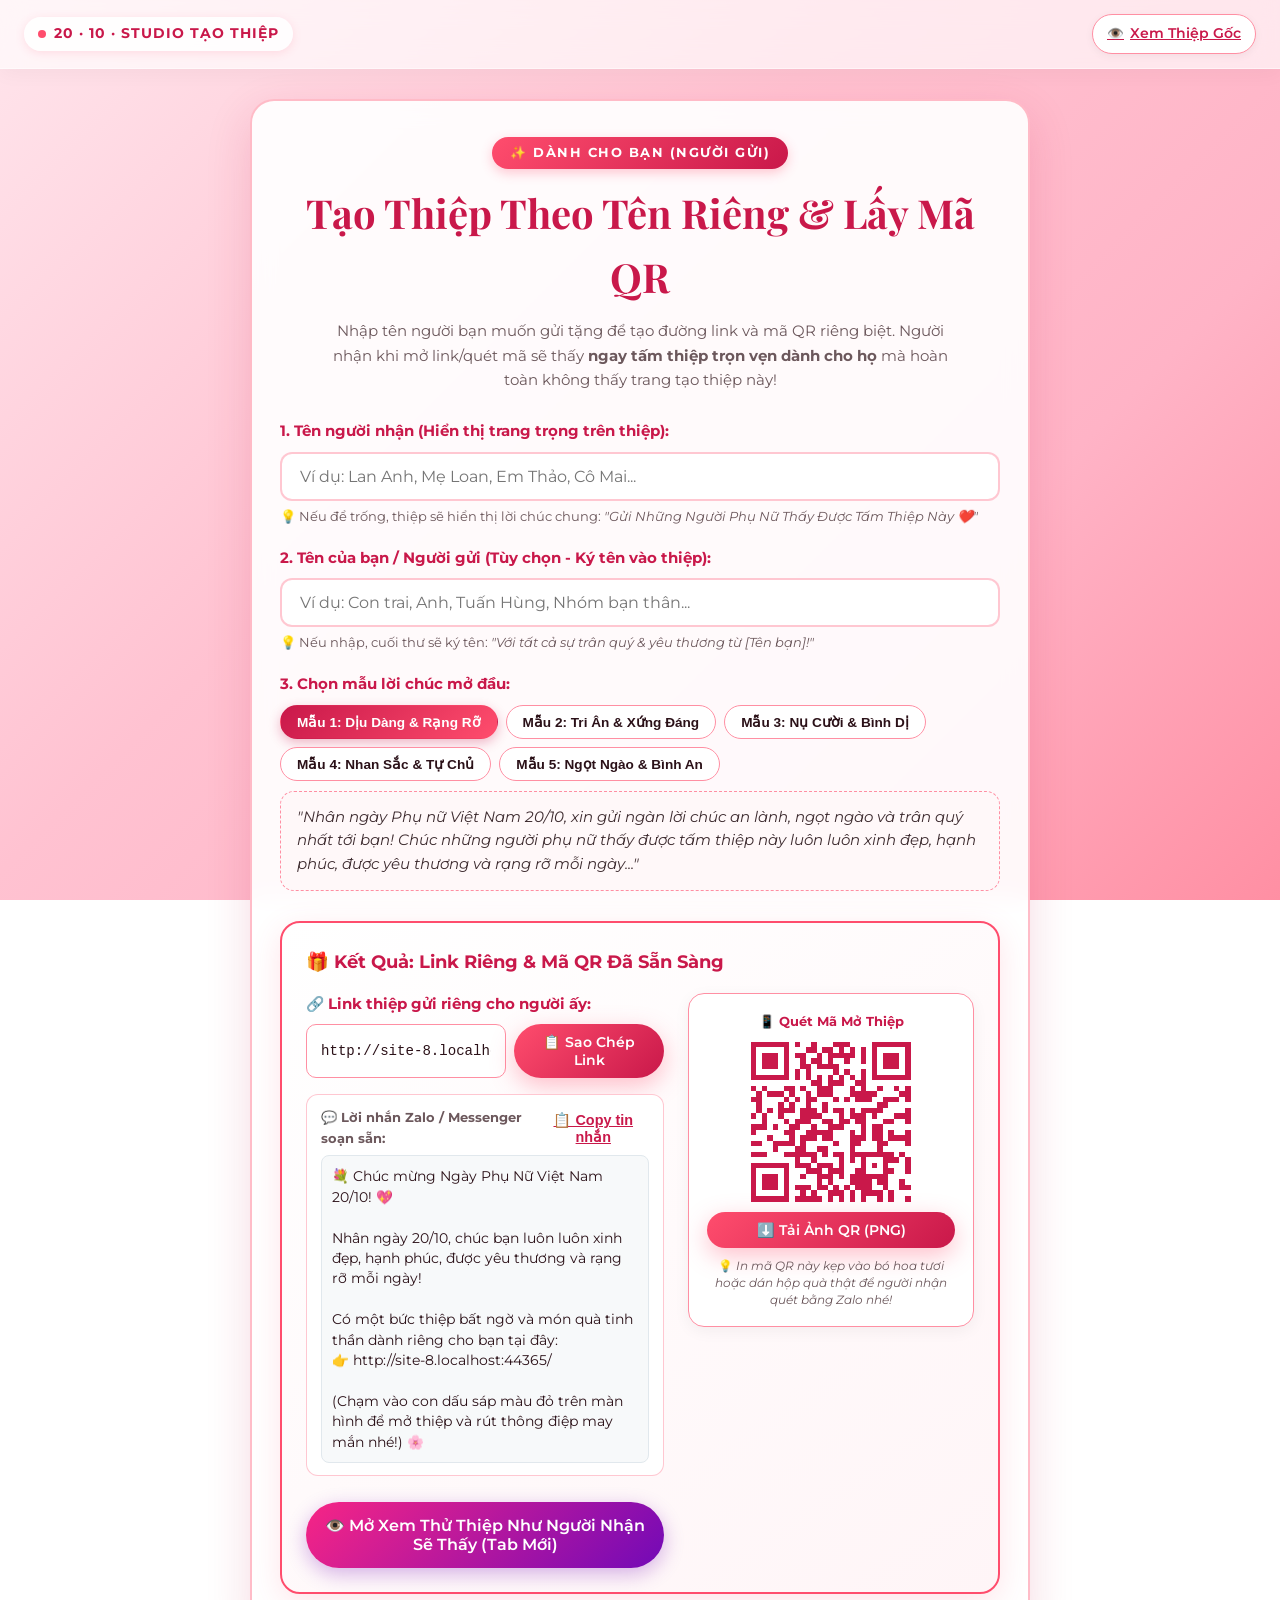
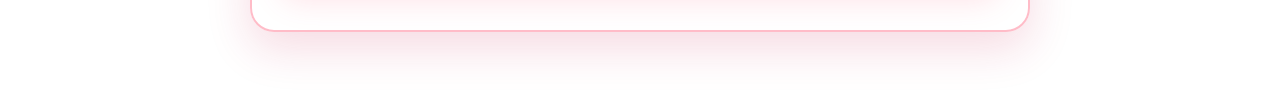
==== create.html @ cc4ff10e "Tach rieng trang tao thiep create.html va trang nhan thiep index.html" ====
<!DOCTYPE html>
<html lang="vi">
<head>
  <meta charset="UTF-8">
  <meta name="viewport" content="width=device-width, initial-scale=1.0">
  <title>Studio Tạo Thiệp 20/10 Theo Tên Riêng | Lấy Link & Mã QR 💖</title>
  
  <meta property="og:type" content="website">
  <meta property="og:title" content="Studio Tạo Thiệp 20/10 Theo Tên Riêng 💖">
  <meta property="og:description" content="Tạo thiệp chúc mừng 20/10 cá nhân hóa kèm tên người nhận, tự động sinh mã QR và link gửi Zalo cực đẹp!">
  <meta property="og:image" content="https://images.unsplash.com/photo-1518895949257-7621c3c786d7?q=80&w=1200&auto=format&fit=crop">
  <meta name="theme-color" content="#ff5277">

  <!-- Google Fonts: Playfair Display, Montserrat & Dancing Script -->
  <link rel="preconnect" href="https://fonts.googleapis.com">
  <link rel="preconnect" href="https://fonts.gstatic.com" crossorigin>
  <link href="https://fonts.googleapis.com/css2?family=Dancing+Script:wght@600;700&family=Montserrat:wght@400;500;600;700&family=Playfair+Display:ital,wght@0,600;0,700;1,600&display=swap" rel="stylesheet">
  
  <link rel="stylesheet" href="style.css?v=2.6">
  <style>
    /* Custom Styling for Creator Studio */
    .studio-container {
      max-width: 820px;
      margin: 0 auto;
      padding: 30px 20px 80px;
    }
    .studio-card {
      background: rgba(255, 255, 255, 0.92);
      border: 2px solid rgba(255, 143, 163, 0.6);
      border-radius: 24px;
      padding: 36px 28px;
      box-shadow: 0 16px 45px rgba(201, 24, 74, 0.16);
      backdrop-filter: blur(12px);
    }
    .studio-header {
      text-align: center;
      margin-bottom: 28px;
    }
    .studio-badge {
      display: inline-block;
      font-size: 0.8rem;
      font-weight: 700;
      letter-spacing: 1.5px;
      color: white;
      background: linear-gradient(135deg, var(--primary-pink), var(--deep-rose));
      padding: 6px 18px;
      border-radius: 999px;
      margin-bottom: 12px;
      box-shadow: 0 4px 12px rgba(255, 77, 109, 0.3);
    }
    .studio-title {
      font-family: var(--font-serif);
      font-size: clamp(1.8rem, 4vw, 2.5rem);
      color: var(--deep-rose);
      margin-bottom: 10px;
    }
    .studio-desc {
      font-size: 0.95rem;
      color: var(--muted-text);
      max-width: 620px;
      margin: 0 auto;
      line-height: 1.6;
    }
    .form-section {
      margin-bottom: 28px;
    }
    .form-group {
      margin-bottom: 20px;
    }
    .form-label {
      display: block;
      font-weight: 700;
      font-size: 0.92rem;
      color: var(--deep-rose);
      margin-bottom: 8px;
    }
    .form-input {
      width: 100%;
      padding: 13px 18px;
      border-radius: 12px;
      border: 2px solid rgba(255, 143, 163, 0.5);
      background: white;
      font-size: 1rem;
      font-family: inherit;
      color: var(--dark-text);
      outline: none;
      transition: var(--transition-smooth);
    }
    .form-input:focus {
      border-color: var(--primary-pink);
      box-shadow: 0 0 0 4px rgba(255, 77, 109, 0.2);
    }
    .form-hint {
      font-size: 0.82rem;
      color: var(--muted-text);
      margin-top: 5px;
    }
    .wishes-selector {
      display: flex;
      gap: 8px;
      flex-wrap: wrap;
      margin-bottom: 10px;
    }
    .wish-chip {
      background: white;
      border: 1.5px solid var(--soft-rose);
      color: var(--dark-text);
      padding: 8px 16px;
      border-radius: 999px;
      font-size: 0.85rem;
      font-weight: 600;
      cursor: pointer;
      transition: var(--transition-smooth);
    }
    .wish-chip:hover {
      background: var(--light-blush);
      border-color: var(--primary-pink);
    }
    .wish-chip.active {
      background: linear-gradient(135deg, var(--deep-rose), var(--primary-pink));
      color: white;
      border-color: transparent;
      box-shadow: 0 4px 12px rgba(201, 24, 74, 0.3);
    }
    .wish-preview-box {
      background: #fff8f9;
      border: 1.5px dashed var(--soft-rose);
      border-radius: 14px;
      padding: 14px 16px;
      font-size: 0.92rem;
      font-style: italic;
      color: #3d2b2f;
      line-height: 1.6;
    }
    /* Result Box */
    .result-box {
      background: linear-gradient(145deg, #ffffff, #fff5f7);
      border: 2px solid var(--primary-pink);
      border-radius: 20px;
      padding: 24px;
      margin-top: 30px;
      box-shadow: 0 8px 30px rgba(255, 77, 109, 0.15);
    }
    .result-box-title {
      font-size: 1.15rem;
      font-weight: 700;
      color: var(--deep-rose);
      margin-bottom: 16px;
      display: flex;
      align-items: center;
      gap: 8px;
    }
    .result-grid {
      display: flex;
      gap: 24px;
      align-items: flex-start;
    }
    .result-details {
      flex: 1.3;
      display: flex;
      flex-direction: column;
      gap: 16px;
    }
    .result-qr-pane {
      flex: 0.9;
      background: white;
      border: 1.5px solid var(--soft-rose);
      border-radius: 16px;
      padding: 18px;
      text-align: center;
      display: flex;
      flex-direction: column;
      align-items: center;
      gap: 10px;
      box-shadow: 0 4px 16px rgba(0, 0, 0, 0.05);
    }
    .studio-qr-box {
      width: 160px;
      height: 160px;
      display: flex;
      align-items: center;
      justify-content: center;
      background: white;
    }
    .studio-qr-box canvas, .studio-qr-box img {
      width: 100% !important;
      height: 100% !important;
    }
    .url-copy-row {
      display: flex;
      gap: 8px;
    }
    .url-input {
      flex: 1;
      padding: 11px 14px;
      border-radius: 10px;
      border: 1.5px solid var(--soft-rose);
      background: white;
      font-size: 0.88rem;
      font-family: monospace;
      color: var(--dark-text);
    }
    .zalo-msg-box {
      background: white;
      border: 1px solid rgba(255, 143, 163, 0.5);
      border-radius: 12px;
      padding: 12px 14px;
    }
    .zalo-msg-header {
      display: flex;
      justify-content: space-between;
      align-items: center;
      font-size: 0.82rem;
      font-weight: 700;
      color: var(--muted-text);
      margin-bottom: 6px;
    }
    .zalo-msg-text {
      font-size: 0.85rem;
      color: #2b1118;
      white-space: pre-line;
      line-height: 1.5;
      background: #f7f9fa;
      padding: 10px;
      border-radius: 8px;
      border: 1px solid #e1e8ed;
    }
    .open-preview-btn {
      width: 100%;
      margin-top: 10px;
      padding: 14px;
      font-size: 1rem;
    }
    @media (max-width: 680px) {
      .result-grid {
        flex-direction: column;
      }
      .url-copy-row {
        flex-direction: column;
      }
      .studio-card {
        padding: 24px 16px;
      }
    }
  </style>
</head>
<body>
  <!-- Hiệu ứng Canvas cánh hoa hồng & trái tim rơi -->
  <canvas id="petalCanvas" aria-hidden="true"></canvas>

  <!-- Top Navigation Bar -->
  <header class="top-nav">
    <div class="brand-badge">
      <span class="pulse-dot"></span> <span>20 · 10 · STUDIO TẠO THIỆP</span>
    </div>
    <div class="nav-actions">
      <a href="index.html" class="icon-btn" title="Xem trang thiệp trực tiếp">
        <span>👁️</span> <span>Xem Thiệp Gốc</span>
      </a>
    </div>
  </header>

  <main class="studio-container">
    <div class="studio-card">
      <header class="studio-header">
        <span class="studio-badge">✨ DÀNH CHO BẠN (NGƯỜI GỬI)</span>
        <h1 class="studio-title">Tạo Thiệp Theo Tên Riêng & Lấy Mã QR</h1>
        <p class="studio-desc">
          Nhập tên người bạn muốn gửi tặng để tạo đường link và mã QR riêng biệt. 
          Người nhận khi mở link/quét mã sẽ thấy <strong>ngay tấm thiệp trọn vẹn dành cho họ</strong> mà hoàn toàn không thấy trang tạo thiệp này!
        </p>
      </header>

      <div class="form-section">
        <!-- 1. Tên người nhận -->
        <div class="form-group">
          <label for="recipientName" class="form-label">1. Tên người nhận (Hiển thị trang trọng trên thiệp):</label>
          <input type="text" id="recipientName" class="form-input" placeholder="Ví dụ: Lan Anh, Mẹ Loan, Em Thảo, Cô Mai..." maxlength="40">
          <p class="form-hint">💡 Nếu để trống, thiệp sẽ hiển thị lời chúc chung: <em>"Gửi Những Người Phụ Nữ Thấy Được Tấm Thiệp Này ❤️"</em></p>
        </div>

        <!-- 2. Tên người gửi -->
        <div class="form-group">
          <label for="senderName" class="form-label">2. Tên của bạn / Người gửi (Tùy chọn - Ký tên vào thiệp):</label>
          <input type="text" id="senderName" class="form-input" placeholder="Ví dụ: Con trai, Anh, Tuấn Hùng, Nhóm bạn thân..." maxlength="40">
          <p class="form-hint">💡 Nếu nhập, cuối thư sẽ ký tên: <em>"Với tất cả sự trân quý & yêu thương từ [Tên bạn]!"</em></p>
        </div>

        <!-- 3. Chọn mẫu lời chúc mở đầu -->
        <div class="form-group">
          <label class="form-label">3. Chọn mẫu lời chúc mở đầu:</label>
          <div class="wishes-selector" id="wishesSelector">
            <button class="wish-chip active" data-wish-idx="0">Mẫu 1: Dịu Dàng & Rạng Rỡ</button>
            <button class="wish-chip" data-wish-idx="1">Mẫu 2: Tri Ân & Xứng Đáng</button>
            <button class="wish-chip" data-wish-idx="2">Mẫu 3: Nụ Cười & Bình Dị</button>
            <button class="wish-chip" data-wish-idx="3">Mẫu 4: Nhan Sắc & Tự Chủ</button>
            <button class="wish-chip" data-wish-idx="4">Mẫu 5: Ngọt Ngào & Bình An</button>
          </div>
          <div class="wish-preview-box" id="wishPreviewText">
            "Nhân ngày Phụ nữ Việt Nam 20/10, xin gửi ngàn lời chúc an lành, ngọt ngào và trân quý nhất tới bạn! Chúc những người phụ nữ thấy được tấm thiệp này luôn luôn xinh đẹp, hạnh phúc, được yêu thương và rạng rỡ mỗi ngày..."
          </div>
        </div>
      </div>

      <!-- Khung Kết Quả Sinh Link & Mã QR -->
      <div class="result-box">
        <h3 class="result-box-title">🎁 Kết Quả: Link Riêng & Mã QR Đã Sẵn Sàng</h3>
        
        <div class="result-grid">
          <!-- Cột thông tin & Link -->
          <div class="result-details">
            <div>
              <label class="form-label">🔗 Link thiệp gửi riêng cho người ấy:</label>
              <div class="url-copy-row">
                <input type="text" id="resultUrlInput" class="url-input" readonly value="">
                <button id="copyUrlBtn" class="btn btn-primary btn-sm">
                  📋 Sao Chép Link
                </button>
              </div>
            </div>

            <!-- Tin nhắn Zalo soạn sẵn -->
            <div class="zalo-msg-box">
              <div class="zalo-msg-header">
                <span>💬 Lời nhắn Zalo / Messenger soạn sẵn:</span>
                <button id="copyZaloBtn" class="btn-text">📋 Copy tin nhắn</button>
              </div>
              <div id="zaloMsgText" class="zalo-msg-text"></div>
            </div>

            <!-- Nút xem thử trong tab mới -->
            <button id="openPreviewTabBtn" class="btn btn-accent open-preview-btn">
              👁️ Mở Xem Thử Thiệp Như Người Nhận Sẽ Thấy (Tab Mới)
            </button>
          </div>

          <!-- Cột Mã QR trực tiếp -->
          <div class="result-qr-pane">
            <span style="font-size: 0.8rem; font-weight: 700; color: var(--deep-rose);">📱 Quét Mã Mở Thiệp</span>
            <div id="studioQrBox" class="studio-qr-box"></div>
            <button id="downloadQrBtn" class="btn btn-primary btn-sm" style="width: 100%;">
              ⬇️ Tải Ảnh QR (PNG)
            </button>
            <p style="font-size: 0.74rem; color: var(--muted-text); line-height: 1.4;">
              💡 <em>In mã QR này kẹp vào bó hoa tươi hoặc dán hộp quà thật để người nhận quét bằng Zalo nhé!</em>
            </p>
          </div>
        </div>
      </div>
    </div>
  </main>

  <!-- Toast Notification -->
  <div id="toast" class="toast" role="alert" aria-live="polite">
    <span class="toast-icon" id="toastIcon">🎉</span>
    <span class="toast-msg" id="toastMsg">Đã sao chép!</span>
  </div>

  <script src="qrcode.min.js"></script>
  <script src="create.js?v=2.6"></script>
</body>
</html>
---- style.css ----
/* ==========================================================================
   20/10 GREETING WEBSITE - MODERN STYLESHEET
   Aesthetic: Romantic Rose Gold, Glassmorphism, Elegant Typography & Micro-animations
   ========================================================================== */

:root {
  --primary-pink: #ff4d6d;
  --primary-hover: #ff2a54;
  --deep-rose: #c9184a;
  --soft-rose: #ff8fa3;
  --light-blush: #fff0f3;
  --accent-gold: #ffb703;
  --gold-glow: rgba(255, 183, 3, 0.4);
  --dark-text: #2b1118;
  --muted-text: #6c585c;
  --glass-bg: rgba(255, 255, 255, 0.78);
  --glass-border: rgba(255, 255, 255, 0.85);
  --glass-shadow: 0 16px 40px rgba(201, 24, 74, 0.12);
  --card-radius: 24px;
  --transition-smooth: all 0.35s cubic-bezier(0.25, 0.8, 0.25, 1);
  --font-main: 'Montserrat', -apple-system, BlinkMacSystemFont, sans-serif;
  --font-serif: 'Playfair Display', Georgia, serif;
  --font-script: 'Dancing Script', cursive;
}

/* Reset & Box Sizing */
*, *::before, *::after {
  box-sizing: border-box;
  margin: 0;
  padding: 0;
}

body {
  font-family: var(--font-main);
  background: linear-gradient(135deg, #ffe5ec 0%, #ffc2d1 40%, #ffb3c6 70%, #ff8fa3 100%);
  background-attachment: fixed;
  color: var(--dark-text);
  line-height: 1.6;
  min-height: 100vh;
  position: relative;
  overflow-x: hidden;
  -webkit-font-smoothing: antialiased;
}

/* Background Canvas for Falling Petals & Hearts */
#petalCanvas {
  position: fixed;
  top: 0;
  left: 0;
  width: 100vw;
  height: 100vh;
  pointer-events: none;
  z-index: 1;
}

/* Top Navigation Bar */
.top-nav {
  position: sticky;
  top: 0;
  z-index: 100;
  display: flex;
  justify-content: space-between;
  align-items: center;
  padding: 14px 24px;
  background: rgba(255, 255, 255, 0.65);
  backdrop-filter: blur(12px);
  -webkit-backdrop-filter: blur(12px);
  border-bottom: 1px solid rgba(255, 255, 255, 0.5);
  box-shadow: 0 4px 20px rgba(0, 0, 0, 0.04);
}

.brand-badge {
  display: inline-flex;
  align-items: center;
  gap: 8px;
  font-size: 0.85rem;
  font-weight: 700;
  letter-spacing: 1px;
  color: var(--deep-rose);
  background: rgba(255, 255, 255, 0.85);
  padding: 6px 14px;
  border-radius: 999px;
  box-shadow: 0 2px 10px rgba(255, 77, 109, 0.15);
}

.pulse-dot {
  width: 8px;
  height: 8px;
  background: var(--primary-pink);
  border-radius: 50%;
  box-shadow: 0 0 0 0 rgba(255, 77, 109, 0.7);
  animation: pulse 1.8s infinite;
}

@keyframes pulse {
  0% { transform: scale(0.95); box-shadow: 0 0 0 0 rgba(255, 77, 109, 0.7); }
  70% { transform: scale(1); box-shadow: 0 0 0 10px rgba(255, 77, 109, 0); }
  100% { transform: scale(0.95); box-shadow: 0 0 0 0 rgba(255, 77, 109, 0); }
}

.nav-actions {
  display: flex;
  gap: 12px;
}

.icon-btn {
  display: inline-flex;
  align-items: center;
  gap: 6px;
  background: white;
  border: 1px solid var(--soft-rose);
  color: var(--deep-rose);
  font-size: 0.85rem;
  font-weight: 600;
  padding: 8px 14px;
  border-radius: 999px;
  cursor: pointer;
  transition: var(--transition-smooth);
  box-shadow: 0 2px 8px rgba(0,0,0,0.05);
}

.icon-btn:hover {
  background: var(--light-blush);
  transform: translateY(-2px);
  box-shadow: 0 6px 16px rgba(255, 77, 109, 0.2);
}

.share-btn {
  background: linear-gradient(135deg, var(--primary-pink), var(--deep-rose));
  color: white;
  border: none;
}
.share-btn:hover {
  background: linear-gradient(135deg, var(--primary-hover), #a01038);
  color: white;
}

/* Sound Wave Animation */
.music-waves {
  display: inline-flex;
  align-items: flex-end;
  gap: 2px;
  height: 14px;
  margin-left: 4px;
}
.music-waves span {
  width: 3px;
  height: 100%;
  background: var(--deep-rose);
  border-radius: 2px;
  animation: wave 1.2s ease-in-out infinite alternate;
}
.music-waves span:nth-child(2) { animation-delay: 0.3s; }
.music-waves span:nth-child(3) { animation-delay: 0.6s; }
.music-waves.paused span {
  animation: none;
  height: 3px;
}

@keyframes wave {
  0% { height: 3px; }
  100% { height: 14px; }
}

/* Main Container */
.main-wrapper {
  position: relative;
  z-index: 10;
  max-width: 900px;
  margin: 0 auto;
  padding: 30px 20px 80px;
  display: flex;
  flex-direction: column;
  gap: 40px;
}

/* Glassmorphism Panel Common Style */
.glass-panel {
  background: var(--glass-bg);
  backdrop-filter: blur(14px);
  -webkit-backdrop-filter: blur(14px);
  border: 1px solid var(--glass-border);
  border-radius: var(--card-radius);
  padding: 32px 28px;
  box-shadow: var(--glass-shadow);
  transition: var(--transition-smooth);
}

.glass-panel:hover {
  box-shadow: 0 20px 50px rgba(201, 24, 74, 0.18);
}

/* Hero Section */
.hero-section {
  text-align: center;
  padding: 20px 10px 10px;
}

.hero-tag {
  display: inline-block;
  font-size: 0.95rem;
  font-weight: 600;
  color: var(--deep-rose);
  background: rgba(255, 255, 255, 0.9);
  padding: 8px 20px;
  border-radius: 999px;
  margin-bottom: 18px;
  box-shadow: 0 4px 15px rgba(255, 77, 109, 0.15);
  animation: floatTag 3s ease-in-out infinite;
}

@keyframes floatTag {
  0%, 100% { transform: translateY(0); }
  50% { transform: translateY(-5px); }
}

.hero-title {
  font-family: var(--font-serif);
  font-size: clamp(2rem, 5vw, 3.4rem);
  font-weight: 700;
  color: var(--dark-text);
  line-height: 1.25;
  margin-bottom: 16px;
}

.highlight-text {
  background: linear-gradient(135deg, #c9184a 0%, #ff4d6d 50%, #ff758f 100%);
  -webkit-background-clip: text;
  -webkit-text-fill-color: transparent;
  display: inline-block;
  text-shadow: 0 2px 20px rgba(255, 77, 109, 0.2);
}

.hero-subtitle {
  font-size: clamp(1rem, 2.5vw, 1.2rem);
  color: var(--muted-text);
  max-width: 650px;
  margin: 0 auto;
}

/* Section Title */
.section-title {
  font-family: var(--font-serif);
  font-size: 1.45rem;
  color: var(--deep-rose);
  margin-bottom: 18px;
  text-align: center;
}

/* Customizer Card (Role & Name input) */
.role-selector {
  display: flex;
  flex-wrap: wrap;
  justify-content: center;
  gap: 10px;
  margin-bottom: 24px;
}

.role-chip {
  background: white;
  border: 1.5px solid rgba(255, 77, 109, 0.25);
  color: var(--dark-text);
  padding: 10px 18px;
  border-radius: 999px;
  font-size: 0.92rem;
  font-weight: 600;
  cursor: pointer;
  transition: var(--transition-smooth);
}

.role-chip:hover {
  border-color: var(--primary-pink);
  background: var(--light-blush);
  transform: translateY(-2px);
}

.role-chip.active {
  background: linear-gradient(135deg, var(--primary-pink), var(--deep-rose));
  color: white;
  border-color: transparent;
  box-shadow: 0 6px 18px rgba(255, 77, 109, 0.35);
  transform: scale(1.04);
}

.recipient-input-group {
  display: flex;
  gap: 12px;
  max-width: 580px;
  margin: 0 auto;
}

.input-wrapper {
  flex: 1;
}

.input-wrapper input {
  width: 100%;
  padding: 14px 20px;
  border-radius: 999px;
  border: 2px solid rgba(255, 143, 163, 0.5);
  background: rgba(255, 255, 255, 0.95);
  font-size: 1rem;
  font-family: inherit;
  color: var(--dark-text);
  outline: none;
  transition: var(--transition-smooth);
}

.input-wrapper input:focus {
  border-color: var(--primary-pink);
  background: #ffffff;
  box-shadow: 0 0 0 4px rgba(255, 77, 109, 0.2);
}

/* Buttons */
.btn {
  display: inline-flex;
  align-items: center;
  justify-content: center;
  gap: 8px;
  font-family: inherit;
  font-weight: 600;
  border-radius: 999px;
  padding: 14px 24px;
  cursor: pointer;
  border: none;
  transition: var(--transition-smooth);
  text-decoration: none;
}

.btn-primary {
  background: linear-gradient(135deg, var(--primary-pink) 0%, var(--deep-rose) 100%);
  color: white;
  box-shadow: 0 8px 24px rgba(255, 77, 109, 0.35);
}

.btn-primary:hover {
  background: linear-gradient(135deg, var(--primary-hover) 0%, #a01038 100%);
  transform: translateY(-3px);
  box-shadow: 0 12px 28px rgba(255, 77, 109, 0.45);
}

.btn-secondary {
  background: white;
  color: var(--deep-rose);
  border: 1.5px solid var(--soft-rose);
  box-shadow: 0 4px 14px rgba(0,0,0,0.06);
}

.btn-secondary:hover {
  background: var(--light-blush);
  border-color: var(--primary-pink);
  transform: translateY(-2px);
}

.btn-accent {
  background: linear-gradient(135deg, #f72585, #7209b7);
  color: white;
  box-shadow: 0 6px 20px rgba(114, 9, 183, 0.3);
}

.btn-accent:hover {
  transform: translateY(-2px);
  box-shadow: 0 10px 25px rgba(114, 9, 183, 0.45);
}

.btn-sm {
  padding: 9px 16px;
  font-size: 0.88rem;
}

.btn-text {
  background: transparent;
  border: none;
  color: var(--deep-rose);
  font-weight: 700;
  cursor: pointer;
  text-decoration: underline;
  padding: 4px 8px;
  font-size: 0.9rem;
}

.share-notice {
  margin-top: 18px;
  text-align: center;
  background: #fff5f7;
  border: 1px dashed var(--soft-rose);
  padding: 10px 16px;
  border-radius: 12px;
  font-size: 0.95rem;
  color: var(--deep-rose);
  display: flex;
  align-items: center;
  justify-content: center;
  gap: 12px;
  flex-wrap: wrap;
}

.hidden {
  display: none !important;
}

/* ==========================================================================
   INTERACTIVE ENVELOPE (PHONG BÌ MỞ THIỆP)
   ========================================================================== */
.envelope-section {
  display: flex;
  flex-direction: column;
  align-items: center;
  margin: 20px 0;
}

.envelope-container {
  width: 100%;
  max-width: 620px;
  min-height: 480px;
  position: relative;
  display: flex;
  justify-content: center;
  perspective: 1200px;
}

.envelope {
  position: relative;
  width: 100%;
  max-width: 580px;
  height: 360px;
  background: #f7a5b5;
  border-radius: 12px;
  box-shadow: 0 25px 50px rgba(193, 18, 65, 0.28);
  transition: height 0.8s cubic-bezier(0.4, 0, 0.2, 1);
  overflow: visible;
  margin-top: 40px;
}

/* Nắp phong bì (Flap) */
.envelope-flap {
  position: absolute;
  top: 0;
  left: 0;
  width: 0;
  height: 0;
  border-left: 290px solid transparent;
  border-right: 290px solid transparent;
  border-top: 180px solid #e05777;
  transform-origin: top;
  transition: transform 0.6s ease-in-out, z-index 0.3s;
  z-index: 5;
}

/* Túi phong bì phía trước */
.envelope-pocket {
  position: absolute;
  bottom: 0;
  left: 0;
  width: 0;
  height: 0;
  border-left: 290px solid #f88c9e;
  border-right: 290px solid #f88c9e;
  border-bottom: 200px solid #f2738a;
  border-top: 160px solid transparent;
  border-radius: 0 0 12px 12px;
  z-index: 3;
}

/* Con dấu sáp (Wax Seal) */
.wax-seal {
  position: absolute;
  top: 150px;
  left: 50%;
  transform: translate(-50%, -50%);
  width: 90px;
  height: 90px;
  background: radial-gradient(circle, #ff2a54, #b5173f);
  border: 4px solid #ff758f;
  border-radius: 50%;
  display: flex;
  flex-direction: column;
  align-items: center;
  justify-content: center;
  color: white;
  cursor: pointer;
  z-index: 10;
  box-shadow: 0 8px 24px rgba(181, 23, 63, 0.6), inset 0 2px 6px rgba(255, 255, 255, 0.5);
  transition: var(--transition-smooth);
  animation: sealGlow 2.5s infinite;
}

@keyframes sealGlow {
  0%, 100% { box-shadow: 0 8px 24px rgba(181, 23, 63, 0.6), 0 0 15px rgba(255, 183, 3, 0.5); }
  50% { box-shadow: 0 12px 30px rgba(181, 23, 63, 0.9), 0 0 28px rgba(255, 183, 3, 0.85); }
}

.wax-seal:hover {
  transform: translate(-50%, -50%) scale(1.1);
}

.seal-heart {
  font-size: 1.8rem;
  line-height: 1;
}

.seal-text {
  font-size: 0.68rem;
  font-weight: 800;
  letter-spacing: 1px;
  margin-top: 3px;
}

/* Tờ thư bên trong (Letter Paper) */
.letter-paper {
  position: absolute;
  top: 30px;
  left: 5%;
  width: 90%;
  min-height: 380px;
  background: #fffdfa;
  border: 2px solid #fae1dd;
  border-radius: 16px;
  padding: 30px 24px;
  box-shadow: 0 10px 30px rgba(0, 0, 0, 0.12);
  z-index: 2;
  transition: transform 0.8s cubic-bezier(0.34, 1.56, 0.64, 1), z-index 0.4s, opacity 0.5s;
  opacity: 0.95;
  transform: translateY(20px) scale(0.95);
  background-image: radial-gradient(#ffe5ec 1px, transparent 1px);
  background-size: 20px 20px;
}

.letter-decor {
  text-align: center;
  color: var(--soft-rose);
  letter-spacing: 4px;
  font-size: 0.9rem;
  margin-bottom: 8px;
}

.letter-header {
  text-align: center;
  margin-bottom: 20px;
  border-bottom: 1.5px dashed #fcd5ce;
  padding-bottom: 15px;
}

.letter-badge {
  display: inline-block;
  font-size: 0.8rem;
  font-weight: 600;
  text-transform: uppercase;
  letter-spacing: 1.5px;
  color: var(--deep-rose);
  background: #ffe5ec;
  padding: 4px 12px;
  border-radius: 999px;
  margin-bottom: 8px;
}

.recipient-greeting {
  font-family: var(--font-serif);
  font-size: 1.65rem;
  color: var(--deep-rose);
  font-weight: 700;
}

.letter-body {
  font-size: 1.05rem;
  line-height: 1.8;
  color: #3d2b2f;
  margin-bottom: 25px;
}

.wish-text {
  font-family: var(--font-main);
  margin-bottom: 16px;
  text-align: justify;
}

.quote-text {
  font-family: var(--font-script);
  font-size: 1.5rem;
  color: var(--deep-rose);
  text-align: center;
  line-height: 1.4;
  margin-top: 15px;
  padding: 10px 14px;
  background: rgba(255, 229, 236, 0.4);
  border-radius: 12px;
}

.letter-footer {
  display: flex;
  justify-content: flex-end;
  border-top: 1px solid #fae1dd;
  padding-top: 14px;
  margin-bottom: 20px;
}

.letter-signature {
  text-align: right;
  font-size: 0.9rem;
  color: var(--muted-text);
  font-style: italic;
  display: flex;
  flex-direction: column;
}

.date-tag {
  font-weight: 600;
  color: var(--deep-rose);
  font-style: normal;
}

.letter-actions {
  display: flex;
  flex-wrap: wrap;
  gap: 10px;
  justify-content: center;
}

/* Envelope OPEN STATE */
.envelope.is-open {
  height: auto;
  min-height: 520px;
  background: transparent;
  box-shadow: none;
}

.envelope.is-open .envelope-flap {
  transform: rotateX(180deg);
  z-index: 1;
}

.envelope.is-open .envelope-pocket {
  opacity: 0.2;
  transition: opacity 0.5s;
}

.envelope.is-open .wax-seal {
  transform: translate(-50%, -50%) scale(0);
  opacity: 0;
  pointer-events: none;
}

.envelope.is-open .letter-paper {
  position: relative;
  top: 0;
  left: 0;
  width: 100%;
  transform: translateY(0) scale(1);
  z-index: 10;
  opacity: 1;
  box-shadow: 0 20px 50px rgba(201, 24, 74, 0.2);
}

.envelope-hint {
  margin-top: 16px;
  font-size: 0.92rem;
  color: var(--deep-rose);
  font-weight: 600;
  text-align: center;
  animation: bounceHint 2s infinite;
}

@keyframes bounceHint {
  0%, 100% { transform: translateY(0); }
  50% { transform: translateY(4px); }
}

/* ==========================================================================
   FORTUNE CARDS (RÚT THÔNG ĐIỆP MAY MẮN 20/10)
   ========================================================================== */
.fortune-header {
  text-align: center;
  margin-bottom: 24px;
}

.section-desc {
  font-size: 0.98rem;
  color: var(--muted-text);
}

.fortune-grid {
  display: grid;
  grid-template-columns: repeat(auto-fit, minmax(180px, 1fr));
  gap: 18px;
}

.fortune-card {
  height: 200px;
  perspective: 1000px;
  cursor: pointer;
}

.card-inner {
  position: relative;
  width: 100%;
  height: 100%;
  text-align: center;
  transition: transform 0.7s cubic-bezier(0.4, 0, 0.2, 1);
  transform-style: preserve-3d;
  border-radius: 18px;
  box-shadow: 0 8px 24px rgba(201, 24, 74, 0.12);
}

.fortune-card.flipped .card-inner,
.fortune-card:hover .card-inner {
  transform: rotateY(180deg);
}

.card-front, .card-back {
  position: absolute;
  width: 100%;
  height: 100%;
  -webkit-backface-visibility: hidden;
  backface-visibility: hidden;
  border-radius: 18px;
  padding: 20px 14px;
  display: flex;
  flex-direction: column;
  justify-content: center;
  align-items: center;
}

.card-front {
  background: linear-gradient(145deg, #ffffff, #fff0f3);
  border: 2px solid rgba(255, 143, 163, 0.4);
}

.card-front .box-icon {
  font-size: 2.5rem;
  margin-bottom: 10px;
  filter: drop-shadow(0 4px 6px rgba(255, 77, 109, 0.2));
}

.card-front h4 {
  font-size: 1.05rem;
  color: var(--deep-rose);
  margin-bottom: 4px;
}

.card-front p {
  font-size: 0.8rem;
  color: var(--muted-text);
}

.card-back {
  background: linear-gradient(135deg, var(--deep-rose), var(--primary-pink));
  color: white;
  transform: rotateY(180deg);
  border: 2px solid white;
}

.card-back .result-icon {
  font-size: 2rem;
  margin-bottom: 8px;
}

.card-back .result-text {
  font-size: 0.88rem;
  line-height: 1.4;
  font-weight: 600;
}

/* ==========================================================================
   PHOTO FRAME SECTION
   ========================================================================== */
.frame-content {
  display: grid;
  grid-template-columns: 1fr 1fr;
  gap: 30px;
  align-items: center;
}

.frame-wrapper {
  position: relative;
  background: white;
  padding: 16px 16px 24px;
  border-radius: 18px;
  box-shadow: 0 15px 35px rgba(201, 24, 74, 0.18);
  transform: rotate(-1.5deg);
  transition: var(--transition-smooth);
}

.frame-wrapper:hover {
  transform: rotate(0deg) scale(1.02);
}

.frame-wrapper img {
  width: 100%;
  height: 280px;
  object-fit: cover;
  border-radius: 12px;
  display: block;
}

.frame-caption {
  margin-top: 14px;
  text-align: center;
  font-family: var(--font-script);
  font-size: 1.4rem;
  color: var(--deep-rose);
}

.frame-controls h3 {
  font-family: var(--font-serif);
  font-size: 1.35rem;
  color: var(--deep-rose);
  margin-bottom: 12px;
}

.frame-controls p {
  font-size: 0.95rem;
  color: var(--muted-text);
  margin-bottom: 18px;
}

.upload-label {
  display: inline-flex;
  cursor: pointer;
  margin-right: 12px;
  margin-bottom: 10px;
}

/* Page Footer */
.page-footer {
  text-align: center;
  padding: 20px 10px;
}

.footer-blessing {
  font-family: var(--font-serif);
  font-size: 1.35rem;
  font-style: italic;
  color: var(--deep-rose);
  margin-bottom: 24px;
}

.footer-buttons {
  display: flex;
  flex-wrap: wrap;
  gap: 14px;
  justify-content: center;
  margin-bottom: 24px;
}

.copyright {
  font-size: 0.85rem;
  color: var(--muted-text);
}

/* Toast Message */
.toast {
  position: fixed;
  bottom: 30px;
  left: 50%;
  transform: translateX(-50%) translateY(100px);
  background: rgba(30, 10, 18, 0.92);
  color: white;
  padding: 14px 28px;
  border-radius: 999px;
  font-size: 0.95rem;
  font-weight: 600;
  display: flex;
  align-items: center;
  gap: 10px;
  box-shadow: 0 10px 30px rgba(0, 0, 0, 0.25);
  z-index: 1000;
  opacity: 0;
  pointer-events: none;
  transition: transform 0.4s cubic-bezier(0.175, 0.885, 0.32, 1.275), opacity 0.4s;
}

.toast.show {
  transform: translateX(-50%) translateY(0);
  opacity: 1;
}

/* Screen Reader Utility */
.sr-only {
  position: absolute;
  width: 1px;
  height: 1px;
  padding: 0;
  margin: -1px;
  overflow: hidden;
  clip: rect(0, 0, 0, 0);
  border: 0;
}

/* ==========================================================================
   SHARE & QR HUB (CHIA SẺ & MÃ QR 100% OFFLINE)
   ========================================================================== */
.share-hub-section {
  position: relative;
  overflow: hidden;
  border: 2px solid rgba(255, 143, 163, 0.45);
  background: rgba(255, 255, 255, 0.9);
}

.share-hub-header {
  text-align: center;
  margin-bottom: 24px;
}

.share-hub-badge {
  display: inline-block;
  font-size: 0.75rem;
  font-weight: 700;
  letter-spacing: 1.5px;
  color: white;
  background: linear-gradient(135deg, var(--primary-pink), var(--deep-rose));
  padding: 4px 14px;
  border-radius: 999px;
  margin-bottom: 10px;
  box-shadow: 0 2px 8px rgba(255, 77, 109, 0.3);
}

.share-hub-desc {
  font-size: 0.95rem;
  color: var(--muted-text);
  max-width: 680px;
  margin: 0 auto;
}

.share-hub-grid {
  display: flex;
  gap: 24px;
  align-items: stretch;
}

.share-left-col {
  flex: 1.4;
  display: flex;
  flex-direction: column;
  gap: 16px;
}

.share-label {
  display: block;
  font-weight: 600;
  font-size: 0.9rem;
  color: var(--deep-rose);
  margin-bottom: 6px;
}

.sender-input-box input {
  width: 100%;
  padding: 10px 16px;
  border-radius: 10px;
  border: 1.5px solid var(--soft-rose);
  background: white;
  font-size: 0.92rem;
  font-family: inherit;
  color: var(--dark-text);
  outline: none;
  transition: var(--transition-smooth);
}

.sender-input-box input:focus {
  border-color: var(--primary-pink);
  box-shadow: 0 0 0 3px rgba(255, 77, 109, 0.2);
}

.share-input-row {
  display: flex;
  gap: 8px;
}

.share-url-input {
  flex: 1;
  padding: 10px 14px;
  border-radius: 10px;
  border: 1.5px solid var(--soft-rose);
  background: white;
  font-size: 0.88rem;
  color: var(--dark-text);
  font-family: monospace;
}

.zalo-preview-box {
  background: white;
  border: 1.5px solid rgba(255, 143, 163, 0.4);
  border-radius: 14px;
  padding: 14px;
}

.zalo-box-header {
  display: flex;
  justify-content: space-between;
  align-items: center;
  margin-bottom: 8px;
  font-size: 0.85rem;
  font-weight: 600;
  color: var(--muted-text);
}

.zalo-box-content {
  font-size: 0.86rem;
  color: #2b1118;
  white-space: pre-line;
  line-height: 1.6;
  background: #f7f9fa;
  padding: 12px;
  border-radius: 10px;
  border: 1px solid #e1e8ed;
}

.share-right-col {
  flex: 1;
  display: flex;
  justify-content: center;
  align-items: center;
}

.qr-showcase-card {
  background: white;
  border: 1.5px solid var(--soft-rose);
  border-radius: 18px;
  padding: 20px 16px;
  text-align: center;
  box-shadow: 0 6px 20px rgba(255, 77, 109, 0.15);
  display: flex;
  flex-direction: column;
  align-items: center;
  gap: 10px;
  width: 100%;
  max-width: 280px;
}

.share-qr-box {
  width: 150px;
  height: 150px;
  display: flex;
  align-items: center;
  justify-content: center;
  background: white;
  border-radius: 10px;
}

.share-qr-box canvas,
.share-qr-box img {
  width: 100% !important;
  height: 100% !important;
}

.qr-showcase-tag {
  font-size: 0.8rem;
  font-weight: 700;
  color: var(--deep-rose);
  background: var(--light-blush);
  padding: 4px 12px;
  border-radius: 999px;
}

.qr-showcase-actions {
  display: flex;
  gap: 8px;
  width: 100%;
  justify-content: center;
}

.qr-tip-text {
  font-size: 0.78rem;
  color: var(--muted-text);
  line-height: 1.4;
  margin-top: 4px;
}


/* ==========================================================================
   LIVE QR CODE, WELCOME PHOTO MODAL & POSTAGE STAMP
   ========================================================================== */

/* Result Flex Wrapper in Tab 2 */
.result-flex-wrapper {
  display: flex;
  gap: 20px;
  align-items: flex-start;
  margin-bottom: 16px;
}

.result-left-col {
  flex: 1;
}

.result-qr-col {
  display: flex;
  flex-direction: column;
  align-items: center;
}

.builder-qr-card {
  background: white;
  border: 1.5px solid var(--soft-rose);
  border-radius: 14px;
  padding: 12px;
  text-align: center;
  box-shadow: 0 4px 14px rgba(255, 77, 109, 0.15);
  display: flex;
  flex-direction: column;
  align-items: center;
  gap: 6px;
}

.builder-qr-box {
  width: 130px;
  height: 130px;
  display: flex;
  align-items: center;
  justify-content: center;
  background: white;
}

.builder-qr-box canvas,
.builder-qr-box img {
  width: 100% !important;
  height: 100% !important;
}

.builder-qr-caption {
  font-size: 0.76rem;
  color: var(--muted-text);
  font-weight: 600;
}

.builder-qr-btns {
  display: flex;
  gap: 6px;
}

/* Modals General Backdrop */
.welcome-photo-modal,
.qr-modal {
  position: fixed;
  top: 0;
  left: 0;
  width: 100vw;
  height: 100vh;
  z-index: 1000;
  display: flex;
  align-items: center;
  justify-content: center;
  padding: 20px;
}

.welcome-photo-backdrop,
.qr-modal-backdrop {
  position: absolute;
  top: 0;
  left: 0;
  width: 100%;
  height: 100%;
  background: rgba(20, 5, 10, 0.65);
  backdrop-filter: blur(8px);
  -webkit-backdrop-filter: blur(8px);
}

.welcome-photo-card,
.qr-modal-card {
  position: relative;
  z-index: 10;
  max-width: 480px;
  width: 100%;
  text-align: center;
  background: rgba(255, 255, 255, 0.95);
  border: 2px solid var(--soft-rose);
  border-radius: 24px;
  padding: 32px 24px;
  box-shadow: 0 20px 60px rgba(0, 0, 0, 0.35);
  animation: modalPopIn 0.35s cubic-bezier(0.175, 0.885, 0.32, 1.275);
}

@keyframes modalPopIn {
  from { opacity: 0; transform: scale(0.85); }
  to { opacity: 1; transform: scale(1); }
}

.modal-close-btn {
  position: absolute;
  top: 14px;
  right: 18px;
  font-size: 1.8rem;
  line-height: 1;
  background: none;
  border: none;
  color: var(--muted-text);
  cursor: pointer;
  transition: var(--transition-smooth);
}

.modal-close-btn:hover {
  color: var(--deep-rose);
  transform: scale(1.15);
}

.welcome-badge,
.qr-badge {
  display: inline-block;
  font-size: 0.75rem;
  font-weight: 700;
  letter-spacing: 1.5px;
  color: white;
  background: linear-gradient(135deg, var(--primary-pink), var(--deep-rose));
  padding: 4px 14px;
  border-radius: 999px;
  margin-bottom: 12px;
}

.welcome-title,
.qr-modal-title {
  font-family: var(--font-serif);
  font-size: 1.45rem;
  color: var(--deep-rose);
  margin-bottom: 10px;
}

.welcome-subtitle,
.qr-modal-desc {
  font-size: 0.92rem;
  color: var(--dark-text);
  margin-bottom: 20px;
  line-height: 1.5;
}

/* Photo Upload Slot in Modal */
.photo-upload-slot {
  background: #fff5f7;
  border: 2px dashed var(--primary-pink);
  border-radius: 20px;
  padding: 24px 16px;
  cursor: pointer;
  transition: var(--transition-smooth);
  margin-bottom: 20px;
}

.photo-upload-slot:hover {
  background: #ffe8ee;
  transform: translateY(-2px);
  box-shadow: 0 8px 20px rgba(255, 77, 109, 0.2);
}

.slot-idle {
  display: flex;
  flex-direction: column;
  align-items: center;
  gap: 8px;
}

.slot-camera-icon {
  font-size: 2.4rem;
  animation: pulseCamera 2s infinite;
}

@keyframes pulseCamera {
  0%, 100% { transform: scale(1); }
  50% { transform: scale(1.12); }
}

.slot-text {
  font-size: 0.95rem;
  font-weight: 700;
  color: var(--deep-rose);
}

.slot-subtext {
  font-size: 0.8rem;
  color: var(--muted-text);
}

.slot-preview {
  display: flex;
  flex-direction: column;
  align-items: center;
  gap: 10px;
}

.slot-preview img {
  width: 140px;
  height: 140px;
  object-fit: cover;
  border-radius: 50%;
  border: 4px solid var(--primary-pink);
  box-shadow: 0 8px 25px rgba(255, 77, 109, 0.35);
}

.slot-change-hint {
  font-size: 0.82rem;
  color: var(--deep-rose);
  text-decoration: underline;
  font-weight: 600;
}

.welcome-actions,
.qr-actions {
  display: flex;
  flex-direction: column;
  gap: 10px;
  margin-bottom: 14px;
}

.welcome-note,
.qr-print-tip {
  font-size: 0.8rem;
  color: var(--muted-text);
  line-height: 1.4;
}

/* QR Code Frame in QR Modal */
.qr-code-frame {
  background: white;
  border: 2px solid var(--soft-rose);
  border-radius: 20px;
  padding: 20px;
  display: inline-flex;
  flex-direction: column;
  align-items: center;
  box-shadow: 0 10px 30px rgba(201, 24, 74, 0.12);
  margin-bottom: 20px;
}

.qr-code-box {
  width: 200px;
  height: 200px;
  display: flex;
  align-items: center;
  justify-content: center;
}

.qr-code-box canvas,
.qr-code-box img {
  width: 100% !important;
  height: 100% !important;
}

.qr-target-tag {
  margin-top: 12px;
  font-size: 0.95rem;
  font-weight: 700;
  color: var(--deep-rose);
  background: var(--light-blush);
  padding: 4px 14px;
  border-radius: 999px;
}

/* Personal Postage Stamp on Letter */
.letter-stamp {
  position: absolute;
  top: 18px;
  right: 18px;
  width: 62px;
  height: 74px;
  background: #fff5f7;
  border: 2px dashed #f28482;
  border-radius: 6px;
  padding: 4px;
  display: flex;
  flex-direction: column;
  align-items: center;
  box-shadow: 0 4px 12px rgba(0, 0, 0, 0.08);
  transform: rotate(3deg);
  transition: transform 0.3s;
  z-index: 5;
}

.letter-stamp:hover {
  transform: rotate(0) scale(1.08);
}

.stamp-perforation {
  width: 100%;
  height: 52px;
  overflow: hidden;
  border-radius: 4px;
}

.stamp-perforation img {
  width: 100%;
  height: 100%;
  object-fit: cover;
}

.stamp-postmark {
  font-size: 0.62rem;
  font-weight: 800;
  letter-spacing: 1px;
  color: var(--deep-rose);
  margin-top: 2px;
}

/* Photo Change Badge on Main Photo Frame */
.btn-change-photo-badge {
  position: absolute;
  bottom: 12px;
  right: 12px;
  background: rgba(255, 255, 255, 0.92);
  color: var(--deep-rose);
  border: 1px solid var(--soft-rose);
  font-size: 0.8rem;
  font-weight: 700;
  padding: 6px 12px;
  border-radius: 999px;
  cursor: pointer;
  box-shadow: 0 4px 12px rgba(0, 0, 0, 0.15);
  transition: var(--transition-smooth);
}

.btn-change-photo-badge:hover {
  background: var(--primary-pink);
  color: white;
  transform: scale(1.05);
}

/* Recipient Mode Above-the-fold Optimization */
.recipient-view-active .hero-section {
  padding: 8px 10px 0;
}

.recipient-view-active .hero-title {
  font-size: clamp(1.6rem, 3.8vw, 2.4rem);
  margin-bottom: 6px;
}

.recipient-view-active .hero-subtitle {
  display: none;
}

.recipient-view-active .envelope-section {
  margin-top: 5px;
}

.thank-btn {
  background: linear-gradient(135deg, #e63946, #c9184a) !important;
  color: white !important;
  animation: thankPulse 2.4s infinite;
}

@keyframes thankPulse {
  0%, 100% { box-shadow: 0 4px 14px rgba(201, 24, 74, 0.3); }
  50% { box-shadow: 0 6px 22px rgba(201, 24, 74, 0.6); }
}

/* Typewriter animation cursor */
.typing-cursor::after {
  content: '|';
  color: var(--primary-pink);
  animation: blink 0.7s infinite;
}

@keyframes blink {
  0%, 100% { opacity: 1; }
  50% { opacity: 0; }
}

/* ==========================================================================
   RESPONSIVE DESIGN (Tối ưu hoàn hảo cho Mobile)
   ========================================================================== */
@media (max-width: 680px) {
  .main-wrapper {
    padding: 16px 14px 60px;
    gap: 28px;
  }

  .top-nav {
    padding: 10px 14px;
  }

  .brand-badge {
    font-size: 0.72rem;
    padding: 5px 10px;
  }

  .icon-btn {
    padding: 6px 10px;
    font-size: 0.78rem;
  }

  .glass-panel {
    padding: 24px 18px;
  }

  .recipient-input-group {
    flex-direction: column;
  }

  .envelope-flap {
    border-left-width: 160px;
    border-right-width: 160px;
    border-top-width: 110px;
  }

  .envelope-pocket {
    border-left-width: 160px;
    border-right-width: 160px;
    border-bottom-width: 130px;
    border-top-width: 100px;
  }

  .envelope {
    max-width: 320px;
    height: 230px;
  }

  .wax-seal {
    top: 100px;
    width: 75px;
    height: 75px;
  }

  .letter-paper {
    padding: 20px 14px;
  }

  .recipient-greeting {
    font-size: 1.35rem;
  }

  .quote-text {
    font-size: 1.25rem;
  }

  .frame-content {
    grid-template-columns: 1fr;
    gap: 20px;
  }

  .fortune-grid {
    grid-template-columns: repeat(2, 1fr);
    gap: 12px;
  }

  .fortune-card {
    height: 175px;
  }

  .share-hub-grid {
    flex-direction: column;
    gap: 20px;
  }

  .share-right-col {
    margin-top: 10px;
  }

  .share-input-row {
    flex-direction: column;
  }

  .letter-stamp {
    width: 48px;
    height: 60px;
    top: 10px;
    right: 10px;
  }

  .stamp-perforation {
    height: 40px;
  }

  .welcome-photo-card,
  .qr-modal-card {
    padding: 24px 16px;
    max-width: 92vw;
  }
}
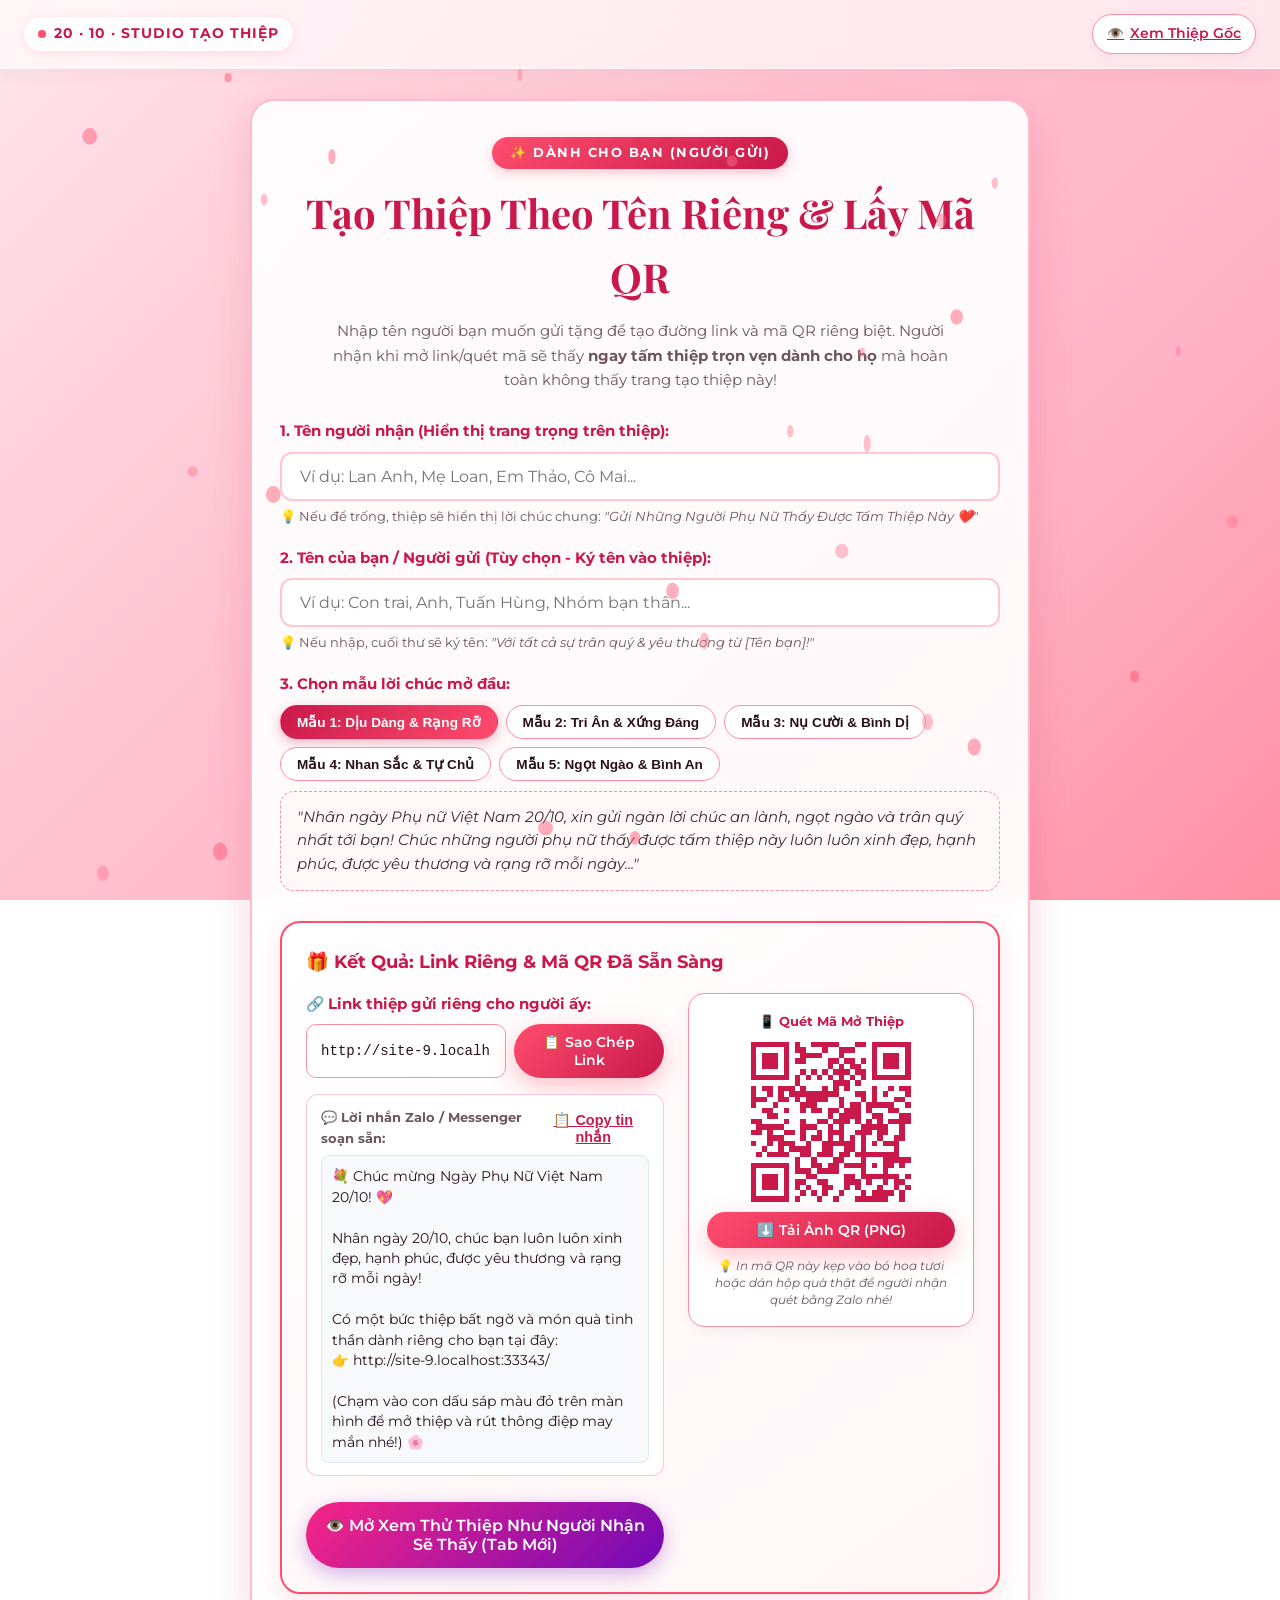
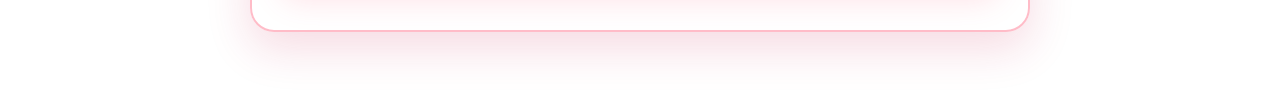
==== commit a4528cfe: "Add missing line breaks in create.html and create.js for improved readability" ====
--- a/create.html
+++ b/create.html
@@ -360,3 +360,4 @@
   <script src="create.js?v=2.6"></script>
 </body>
 </html>
+
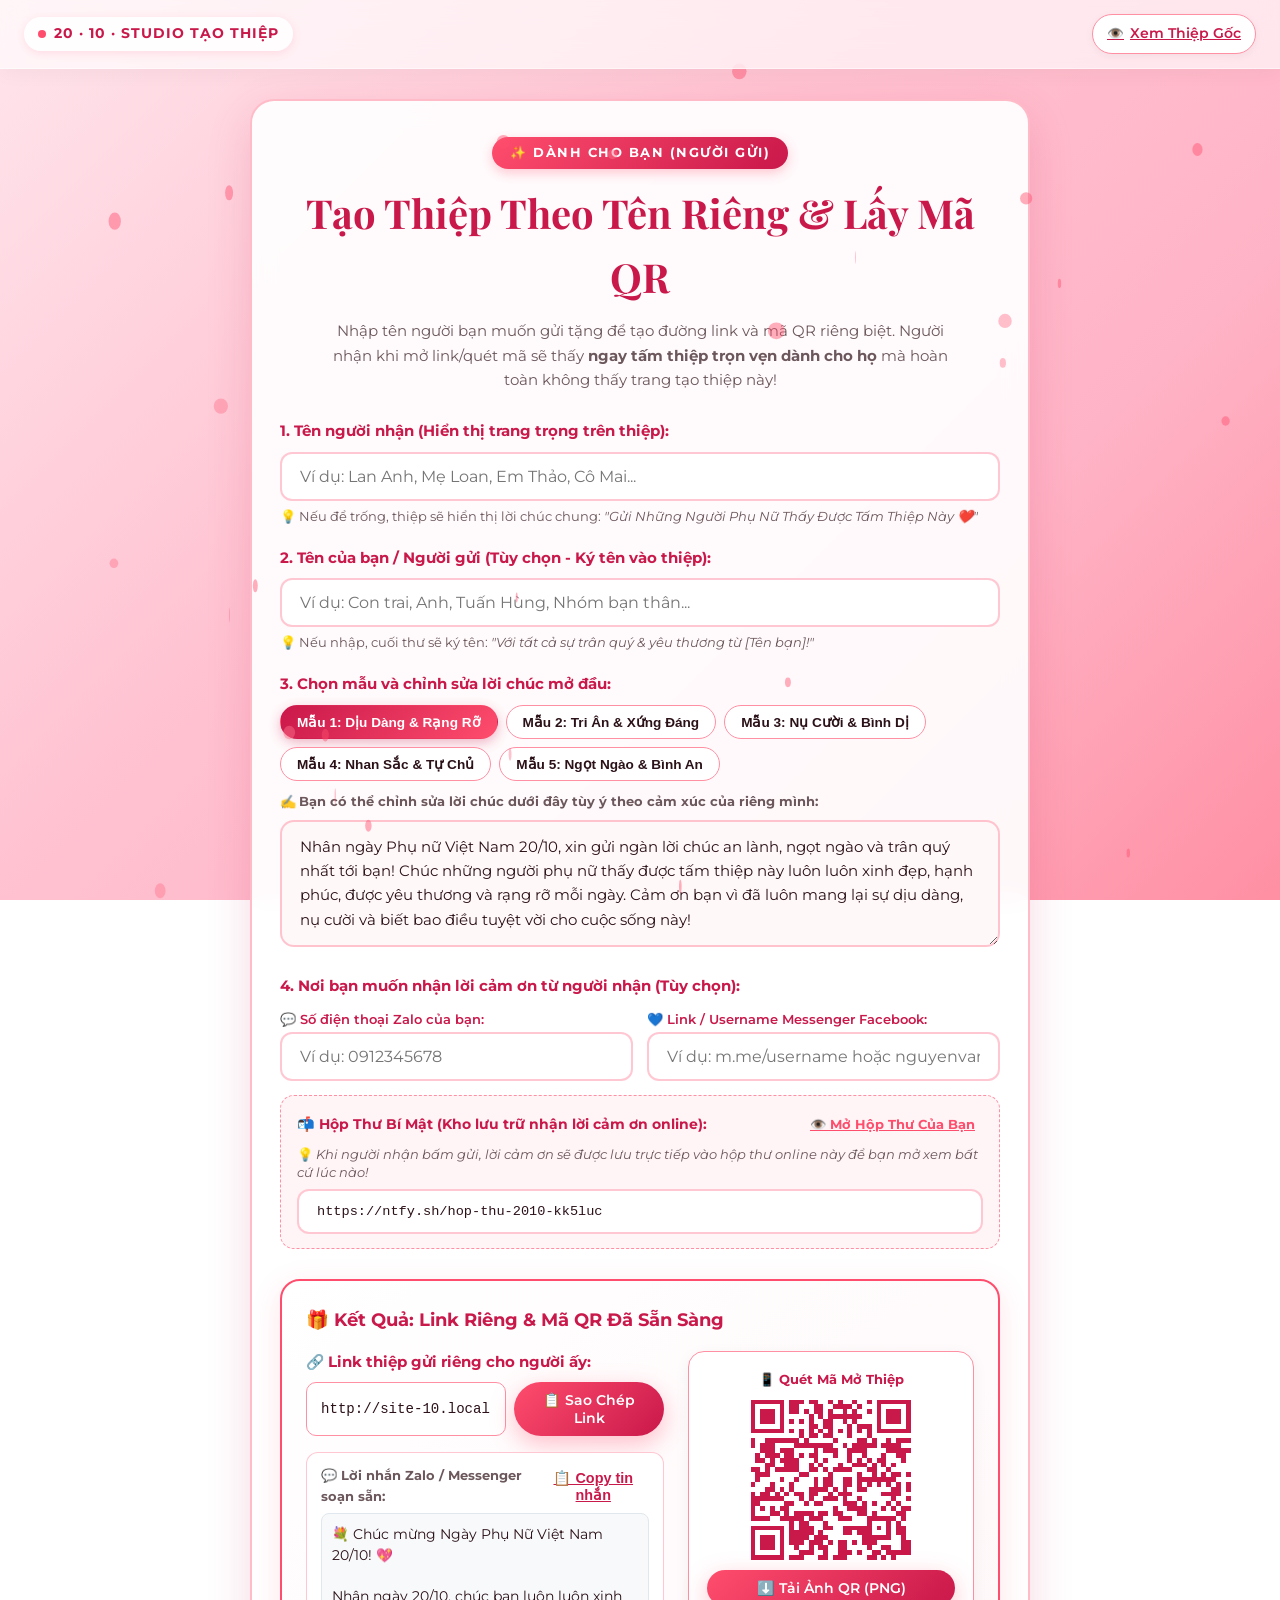
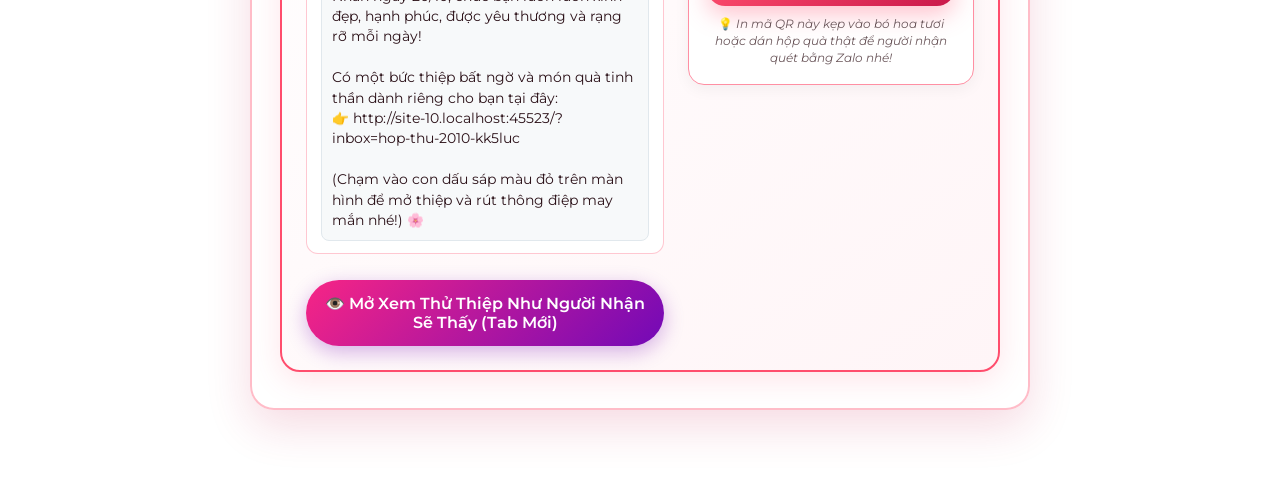
==== commit f18d738c: "Update styles and functionality for personalized greeting cards; enhance thank you modal and inbox f" ====
--- a/create.html
+++ b/create.html
@@ -16,7 +16,7 @@
   <link rel="preconnect" href="https://fonts.gstatic.com" crossorigin>
   <link href="https://fonts.googleapis.com/css2?family=Dancing+Script:wght@600;700&family=Montserrat:wght@400;500;600;700&family=Playfair+Display:ital,wght@0,600;0,700;1,600&display=swap" rel="stylesheet">
   
-  <link rel="stylesheet" href="style.css?v=2.6">
+  <link rel="stylesheet" href="style.css?v=3.6">
   <style>
     /* Custom Styling for Creator Studio */
     .studio-container {
@@ -90,6 +90,25 @@
       border-color: var(--primary-pink);
       box-shadow: 0 0 0 4px rgba(255, 77, 109, 0.2);
     }
+    .form-textarea {
+      width: 100%;
+      padding: 13px 18px;
+      border-radius: 14px;
+      border: 2px solid rgba(255, 143, 163, 0.5);
+      background: #fff8f9;
+      font-size: 0.95rem;
+      font-family: inherit;
+      color: #2b1118;
+      line-height: 1.6;
+      resize: vertical;
+      outline: none;
+      transition: var(--transition-smooth);
+    }
+    .form-textarea:focus {
+      border-color: var(--primary-pink);
+      background: white;
+      box-shadow: 0 0 0 4px rgba(255, 77, 109, 0.2);
+    }
     .form-hint {
       font-size: 0.82rem;
       color: var(--muted-text);
@@ -288,7 +307,7 @@
 
         <!-- 3. Chọn mẫu lời chúc mở đầu -->
         <div class="form-group">
-          <label class="form-label">3. Chọn mẫu lời chúc mở đầu:</label>
+          <label class="form-label">3. Chọn mẫu và chỉnh sửa lời chúc mở đầu:</label>
           <div class="wishes-selector" id="wishesSelector">
             <button class="wish-chip active" data-wish-idx="0">Mẫu 1: Dịu Dàng & Rạng Rỡ</button>
             <button class="wish-chip" data-wish-idx="1">Mẫu 2: Tri Ân & Xứng Đáng</button>
@@ -296,8 +315,35 @@
             <button class="wish-chip" data-wish-idx="3">Mẫu 4: Nhan Sắc & Tự Chủ</button>
             <button class="wish-chip" data-wish-idx="4">Mẫu 5: Ngọt Ngào & Bình An</button>
           </div>
-          <div class="wish-preview-box" id="wishPreviewText">
-            "Nhân ngày Phụ nữ Việt Nam 20/10, xin gửi ngàn lời chúc an lành, ngọt ngào và trân quý nhất tới bạn! Chúc những người phụ nữ thấy được tấm thiệp này luôn luôn xinh đẹp, hạnh phúc, được yêu thương và rạng rỡ mỗi ngày..."
+          <p class="form-hint" style="margin-bottom: 8px;">
+            ✍️ <strong>Bạn có thể chỉnh sửa lời chúc dưới đây tùy ý theo cảm xúc của riêng mình:</strong>
+          </p>
+          <textarea id="customWishText" class="form-textarea" rows="4" placeholder="Nhập hoặc chỉnh sửa lời chúc..."></textarea>
+        </div>
+
+        <!-- 4. Nơi bạn muốn nhận lời cảm ơn từ người nhận (Tùy chọn) -->
+        <div class="form-group">
+          <label class="form-label">4. Nơi bạn muốn nhận lời cảm ơn từ người nhận (Tùy chọn):</label>
+          <div class="thank-destination-grid" style="display: grid; grid-template-columns: 1fr 1fr; gap: 14px;">
+            <div>
+              <label for="senderZalo" class="form-hint" style="font-weight: 600; color: var(--deep-rose);">💬 Số điện thoại Zalo của bạn:</label>
+              <input type="tel" id="senderZalo" class="form-input" placeholder="Ví dụ: 0912345678" maxlength="15">
+            </div>
+            <div>
+              <label for="senderMess" class="form-hint" style="font-weight: 600; color: var(--deep-rose);">💙 Link / Username Messenger Facebook:</label>
+              <input type="text" id="senderMess" class="form-input" placeholder="Ví dụ: m.me/username hoặc nguyenvana" maxlength="50">
+            </div>
+          </div>
+          
+          <div style="margin-top: 14px; background: rgba(255, 240, 243, 0.7); padding: 14px 16px; border-radius: 14px; border: 1.5px dashed var(--soft-rose);">
+            <div style="display: flex; justify-content: space-between; align-items: center; margin-bottom: 6px; flex-wrap: wrap; gap: 6px;">
+              <span style="font-weight: 700; font-size: 0.88rem; color: var(--deep-rose);">📬 Hộp Thư Bí Mật (Kho lưu trữ nhận lời cảm ơn online):</span>
+              <a href="#" target="_blank" id="openInboxLinkBtn" class="btn-text" style="font-size: 0.82rem; font-weight: 700; color: var(--primary-pink); text-decoration: underline;">👁️ Mở Hộp Thư Của Bạn</a>
+            </div>
+            <p style="font-size: 0.82rem; color: var(--muted-text); margin: 0 0 8px; line-height: 1.4;">
+              💡 <em>Khi người nhận bấm gửi, lời cảm ơn sẽ được lưu trực tiếp vào hộp thư online này để bạn mở xem bất cứ lúc nào!</em>
+            </p>
+            <input type="text" id="inboxCodeInput" class="form-input" readonly style="background: white; font-size: 0.85rem; font-family: monospace;">
           </div>
         </div>
       </div>
@@ -357,7 +403,7 @@
   </div>
 
   <script src="qrcode.min.js"></script>
-  <script src="create.js?v=2.6"></script>
+  <script src="create.js?v=3.6"></script>
 </body>
 </html>
 
--- a/style.css
+++ b/style.css
@@ -520,11 +520,42 @@
   padding: 30px 24px;
   box-shadow: 0 10px 30px rgba(0, 0, 0, 0.12);
   z-index: 2;
-  transition: transform 0.8s cubic-bezier(0.34, 1.56, 0.64, 1), z-index 0.4s, opacity 0.5s;
-  opacity: 0.95;
-  transform: translateY(20px) scale(0.95);
+  transition: transform 0.6s cubic-bezier(0.34, 1.56, 0.64, 1), opacity 0.4s ease, visibility 0.4s ease;
   background-image: radial-gradient(#ffe5ec 1px, transparent 1px);
   background-size: 20px 20px;
+}
+
+/* KHI PHONG BÌ CHƯA MỞ: Giấy thư ẩn hoàn toàn, không tràn ra dưới đáy */
+.envelope:not(.is-open) .letter-paper {
+  opacity: 0 !important;
+  visibility: hidden !important;
+  pointer-events: none !important;
+  transform: translateY(60px) scale(0.85) !important;
+  max-height: 180px;
+  overflow: hidden;
+}
+
+.btn-fold-letter {
+  position: absolute;
+  top: 14px;
+  left: 14px;
+  background: rgba(255, 255, 255, 0.9);
+  border: 1px solid var(--soft-rose);
+  color: var(--deep-rose);
+  font-size: 0.76rem;
+  font-weight: 600;
+  padding: 5px 12px;
+  border-radius: 999px;
+  cursor: pointer;
+  box-shadow: 0 2px 8px rgba(0, 0, 0, 0.06);
+  transition: var(--transition-smooth);
+  z-index: 5;
+}
+
+.btn-fold-letter:hover {
+  background: var(--deep-rose);
+  color: white;
+  transform: translateY(-1px);
 }
 
 .letter-decor {
@@ -620,18 +651,21 @@
 /* Envelope OPEN STATE */
 .envelope.is-open {
   height: auto;
-  min-height: 520px;
+  min-height: 480px;
   background: transparent;
   box-shadow: none;
 }
 
 .envelope.is-open .envelope-flap {
   transform: rotateX(180deg);
+  opacity: 0.15;
+  pointer-events: none;
   z-index: 1;
 }
 
 .envelope.is-open .envelope-pocket {
-  opacity: 0.2;
+  opacity: 0.08;
+  pointer-events: none;
   transition: opacity 0.5s;
 }
 
@@ -646,9 +680,13 @@
   top: 0;
   left: 0;
   width: 100%;
-  transform: translateY(0) scale(1);
+  max-height: none;
+  overflow: visible;
+  transform: translateY(0) scale(1) !important;
   z-index: 10;
-  opacity: 1;
+  opacity: 1 !important;
+  visibility: visible !important;
+  pointer-events: auto !important;
   box-shadow: 0 20px 50px rgba(201, 24, 74, 0.2);
 }
 
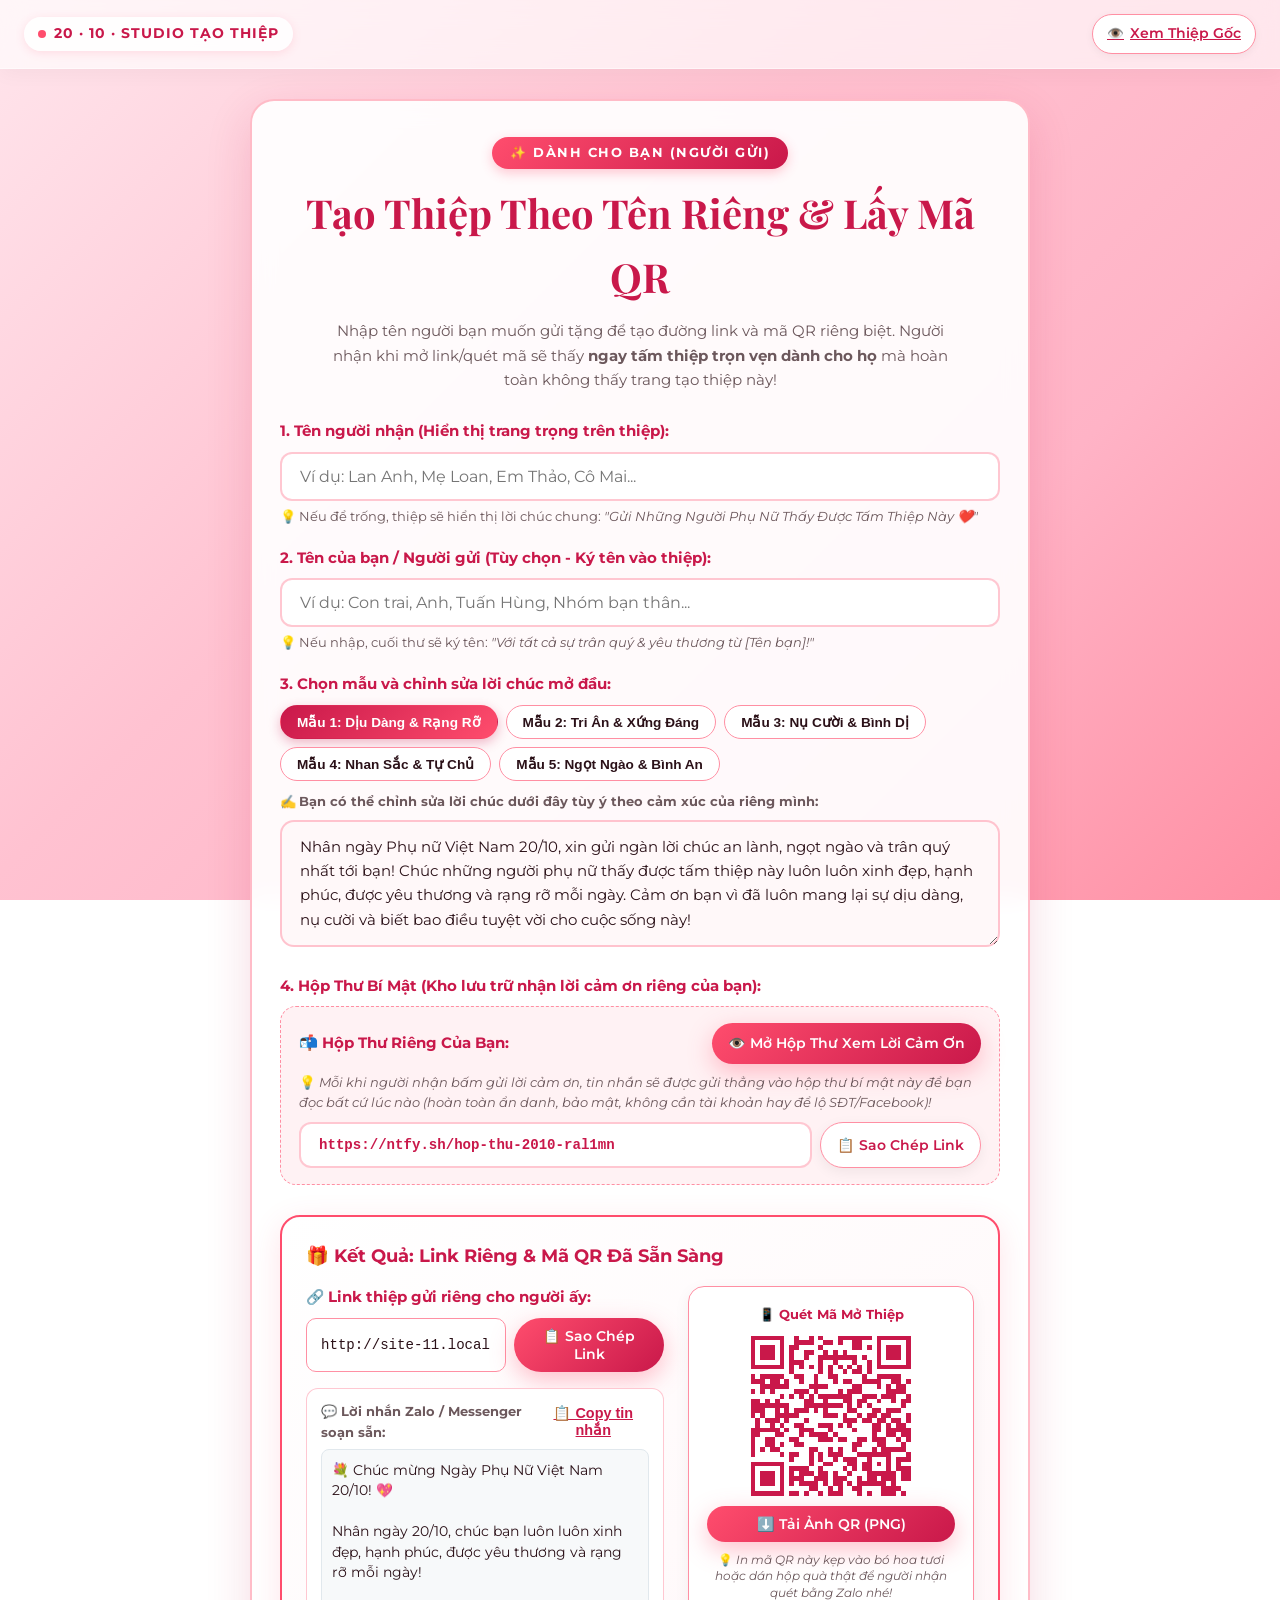
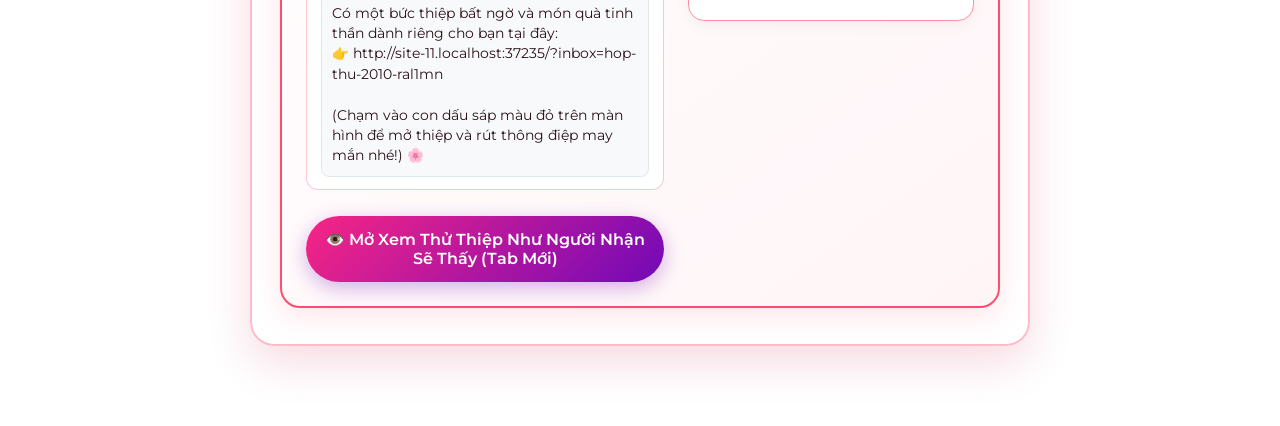
==== commit 158019eb: "feat: keep only secret inbox for creator and simplify thank-you modal" ====
--- a/create.html
+++ b/create.html
@@ -321,29 +321,21 @@
           <textarea id="customWishText" class="form-textarea" rows="4" placeholder="Nhập hoặc chỉnh sửa lời chúc..."></textarea>
         </div>
 
-        <!-- 4. Nơi bạn muốn nhận lời cảm ơn từ người nhận (Tùy chọn) -->
+        <!-- 4. Hộp Thư Bí Mật (Kho lưu trữ nhận lời cảm ơn riêng của bạn) -->
         <div class="form-group">
-          <label class="form-label">4. Nơi bạn muốn nhận lời cảm ơn từ người nhận (Tùy chọn):</label>
-          <div class="thank-destination-grid" style="display: grid; grid-template-columns: 1fr 1fr; gap: 14px;">
-            <div>
-              <label for="senderZalo" class="form-hint" style="font-weight: 600; color: var(--deep-rose);">💬 Số điện thoại Zalo của bạn:</label>
-              <input type="tel" id="senderZalo" class="form-input" placeholder="Ví dụ: 0912345678" maxlength="15">
+          <label class="form-label">4. Hộp Thư Bí Mật (Kho lưu trữ nhận lời cảm ơn riêng của bạn):</label>
+          <div style="background: rgba(255, 240, 243, 0.85); padding: 16px 18px; border-radius: 16px; border: 1.5px dashed var(--soft-rose);">
+            <div style="display: flex; justify-content: space-between; align-items: center; margin-bottom: 8px; flex-wrap: wrap; gap: 8px;">
+              <span style="font-weight: 700; font-size: 0.95rem; color: var(--deep-rose);">📬 Hộp Thư Riêng Của Bạn:</span>
+              <a href="#" target="_blank" id="openInboxLinkBtn" class="btn btn-primary btn-sm" style="text-decoration: none;">👁️ Mở Hộp Thư Xem Lời Cảm Ơn</a>
             </div>
-            <div>
-              <label for="senderMess" class="form-hint" style="font-weight: 600; color: var(--deep-rose);">💙 Link / Username Messenger Facebook:</label>
-              <input type="text" id="senderMess" class="form-input" placeholder="Ví dụ: m.me/username hoặc nguyenvana" maxlength="50">
+            <p style="font-size: 0.84rem; color: var(--muted-text); margin: 0 0 10px; line-height: 1.5;">
+              💡 <em>Mỗi khi người nhận bấm gửi lời cảm ơn, tin nhắn sẽ được gửi thẳng vào hộp thư bí mật này để bạn đọc bất cứ lúc nào (hoàn toàn ẩn danh, bảo mật, không cần tài khoản hay để lộ SĐT/Facebook)!</em>
+            </p>
+            <div style="display: flex; gap: 8px;">
+              <input type="text" id="inboxCodeInput" class="form-input" readonly style="background: white; font-size: 0.88rem; font-family: monospace; color: var(--deep-rose); font-weight: 600;">
+              <button type="button" id="copyInboxBtn" class="btn btn-secondary btn-sm" style="white-space: nowrap;">📋 Sao Chép Link</button>
             </div>
-          </div>
-          
-          <div style="margin-top: 14px; background: rgba(255, 240, 243, 0.7); padding: 14px 16px; border-radius: 14px; border: 1.5px dashed var(--soft-rose);">
-            <div style="display: flex; justify-content: space-between; align-items: center; margin-bottom: 6px; flex-wrap: wrap; gap: 6px;">
-              <span style="font-weight: 700; font-size: 0.88rem; color: var(--deep-rose);">📬 Hộp Thư Bí Mật (Kho lưu trữ nhận lời cảm ơn online):</span>
-              <a href="#" target="_blank" id="openInboxLinkBtn" class="btn-text" style="font-size: 0.82rem; font-weight: 700; color: var(--primary-pink); text-decoration: underline;">👁️ Mở Hộp Thư Của Bạn</a>
-            </div>
-            <p style="font-size: 0.82rem; color: var(--muted-text); margin: 0 0 8px; line-height: 1.4;">
-              💡 <em>Khi người nhận bấm gửi, lời cảm ơn sẽ được lưu trực tiếp vào hộp thư online này để bạn mở xem bất cứ lúc nào!</em>
-            </p>
-            <input type="text" id="inboxCodeInput" class="form-input" readonly style="background: white; font-size: 0.85rem; font-family: monospace;">
           </div>
         </div>
       </div>
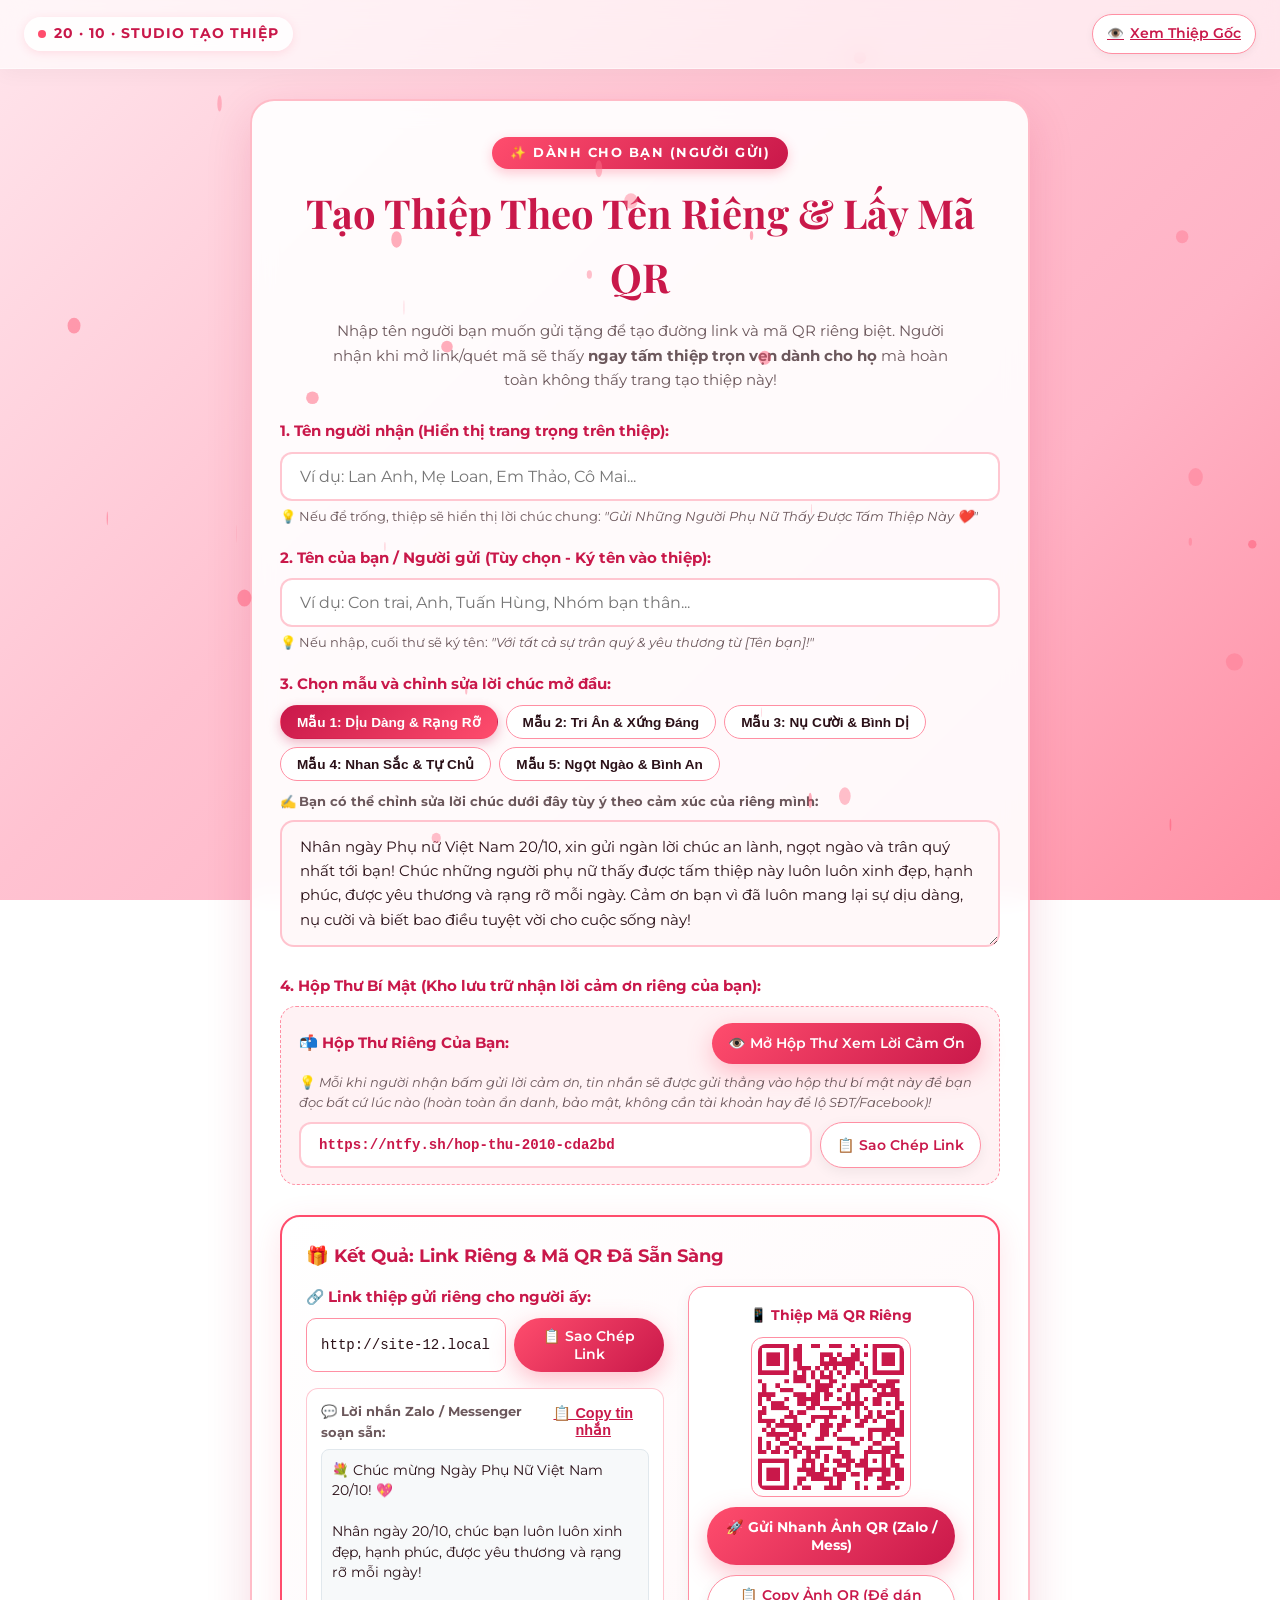
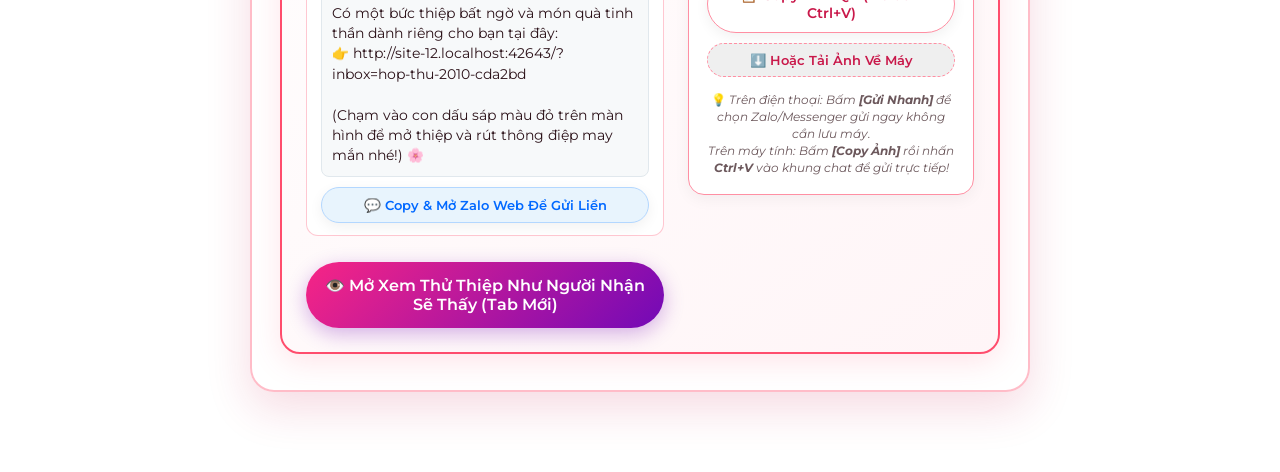
==== commit 8a4594d8: "feat: instant QR card sharing via Web Share API and clipboard copy" ====
--- a/create.html
+++ b/create.html
@@ -200,10 +200,20 @@
       align-items: center;
       justify-content: center;
       background: white;
+      border-radius: 12px;
+      padding: 6px;
+      border: 1.5px solid var(--soft-rose);
+      cursor: pointer;
+      transition: transform 0.2s ease, box-shadow 0.2s ease;
+    }
+    .studio-qr-box:hover {
+      transform: scale(1.03);
+      box-shadow: 0 6px 18px rgba(201, 24, 74, 0.16);
     }
     .studio-qr-box canvas, .studio-qr-box img {
       width: 100% !important;
       height: 100% !important;
+      border-radius: 8px;
     }
     .url-copy-row {
       display: flex;
@@ -364,6 +374,11 @@
                 <button id="copyZaloBtn" class="btn-text">📋 Copy tin nhắn</button>
               </div>
               <div id="zaloMsgText" class="zalo-msg-text"></div>
+              <div style="margin-top: 10px;">
+                <button id="openZaloChatBtn" class="btn btn-secondary btn-sm" style="width: 100%; justify-content: center; font-size: 0.84rem; background: #e8f4fd; color: #0068ff; border: 1px solid #b3d7ff;">
+                  <span>💬 Copy & Mở Zalo Web Để Gửi Liền</span>
+                </button>
+              </div>
             </div>
 
             <!-- Nút xem thử trong tab mới -->
@@ -374,13 +389,26 @@
 
           <!-- Cột Mã QR trực tiếp -->
           <div class="result-qr-pane">
-            <span style="font-size: 0.8rem; font-weight: 700; color: var(--deep-rose);">📱 Quét Mã Mở Thiệp</span>
-            <div id="studioQrBox" class="studio-qr-box"></div>
-            <button id="downloadQrBtn" class="btn btn-primary btn-sm" style="width: 100%;">
-              ⬇️ Tải Ảnh QR (PNG)
+            <span style="font-size: 0.85rem; font-weight: 700; color: var(--deep-rose);">📱 Thiệp Mã QR Riêng</span>
+            <div id="studioQrBox" class="studio-qr-box" title="Bấm để gửi nhanh hoặc sao chép ảnh"></div>
+            
+            <!-- Nút 1: Gửi Nhanh Ảnh QR (Zalo / Messenger) -->
+            <button id="shareQrBtn" class="btn btn-primary btn-sm" style="width: 100%; justify-content: center; gap: 6px; font-weight: 700; padding: 11px 14px;">
+              <span>🚀 Gửi Nhanh Ảnh QR (Zalo / Mess)</span>
             </button>
-            <p style="font-size: 0.74rem; color: var(--muted-text); line-height: 1.4;">
-              💡 <em>In mã QR này kẹp vào bó hoa tươi hoặc dán hộp quà thật để người nhận quét bằng Zalo nhé!</em>
+
+            <!-- Nút 2: Sao Chép Ảnh QR để dán Ctrl+V ngay -->
+            <button id="copyQrImageBtn" class="btn btn-secondary btn-sm" style="width: 100%; justify-content: center; gap: 6px; padding: 10px 14px;">
+              <span>📋 Copy Ảnh QR (Để dán Ctrl+V)</span>
+            </button>
+
+            <!-- Nút 3: Tải ảnh về máy cho ai cần in ấn -->
+            <button id="downloadQrBtn" class="btn btn-outline btn-sm" style="width: 100%; justify-content: center; font-size: 0.82rem; border: 1px dashed var(--soft-rose); color: var(--deep-rose); padding: 8px 12px;">
+              <span>⬇️ Hoặc Tải Ảnh Về Máy</span>
+            </button>
+
+            <p style="font-size: 0.76rem; color: var(--muted-text); line-height: 1.4; margin: 4px 0 0;">
+              💡 <em>Trên điện thoại: Bấm <strong>[Gửi Nhanh]</strong> để chọn Zalo/Messenger gửi ngay không cần lưu máy.<br>Trên máy tính: Bấm <strong>[Copy Ảnh]</strong> rồi nhấn <strong>Ctrl+V</strong> vào khung chat để gửi trực tiếp!</em>
             </p>
           </div>
         </div>
@@ -395,7 +423,7 @@
   </div>
 
   <script src="qrcode.min.js"></script>
-  <script src="create.js?v=3.6"></script>
+  <script src="create.js?v=3.8"></script>
 </body>
 </html>
 
--- a/style.css
+++ b/style.css
@@ -726,7 +726,19 @@
 .fortune-card {
   height: 200px;
   perspective: 1000px;
+  -webkit-perspective: 1000px;
   cursor: pointer;
+  -webkit-tap-highlight-color: transparent;
+  touch-action: manipulation;
+  user-select: none;
+  -webkit-user-select: none;
+  transition: transform 0.25s ease, box-shadow 0.25s ease;
+}
+
+@media (hover: hover) and (pointer: fine) {
+  .fortune-card:hover {
+    transform: translateY(-4px);
+  }
 }
 
 .card-inner {
@@ -734,34 +746,43 @@
   width: 100%;
   height: 100%;
   text-align: center;
-  transition: transform 0.7s cubic-bezier(0.4, 0, 0.2, 1);
+  transition: transform 0.6s cubic-bezier(0.34, 1.25, 0.64, 1);
+  -webkit-transform-style: preserve-3d;
   transform-style: preserve-3d;
   border-radius: 18px;
   box-shadow: 0 8px 24px rgba(201, 24, 74, 0.12);
 }
 
-.fortune-card.flipped .card-inner,
-.fortune-card:hover .card-inner {
+/* Chỉ lật khi được click (thêm class .flipped) */
+.fortune-card.flipped .card-inner {
+  -webkit-transform: rotateY(180deg);
   transform: rotateY(180deg);
+  box-shadow: 0 12px 30px rgba(201, 24, 74, 0.22);
 }
 
 .card-front, .card-back {
   position: absolute;
+  top: 0;
+  left: 0;
   width: 100%;
   height: 100%;
   -webkit-backface-visibility: hidden;
   backface-visibility: hidden;
   border-radius: 18px;
-  padding: 20px 14px;
+  padding: 18px 14px;
   display: flex;
   flex-direction: column;
   justify-content: center;
   align-items: center;
+  box-sizing: border-box;
 }
 
 .card-front {
   background: linear-gradient(145deg, #ffffff, #fff0f3);
-  border: 2px solid rgba(255, 143, 163, 0.4);
+  border: 2px solid rgba(255, 143, 163, 0.45);
+  -webkit-transform: rotateY(0deg);
+  transform: rotateY(0deg);
+  z-index: 2;
 }
 
 .card-front .box-icon {
@@ -784,8 +805,21 @@
 .card-back {
   background: linear-gradient(135deg, var(--deep-rose), var(--primary-pink));
   color: white;
+  -webkit-transform: rotateY(180deg);
   transform: rotateY(180deg);
   border: 2px solid white;
+  z-index: 1;
+  text-shadow: 0 1px 2px rgba(0, 0, 0, 0.2);
+  overflow: hidden;
+  word-break: break-word;
+}
+
+.fortune-card.flipped .card-front {
+  z-index: 1;
+}
+
+.fortune-card.flipped .card-back {
+  z-index: 2;
 }
 
 .card-back .result-icon {
@@ -1567,7 +1601,35 @@
   }
 
   .fortune-card {
-    height: 175px;
+    height: 185px;
+  }
+
+  .card-front, .card-back {
+    padding: 14px 10px;
+  }
+
+  .card-front .box-icon {
+    font-size: 2.2rem;
+    margin-bottom: 6px;
+  }
+
+  .card-front h4 {
+    font-size: 0.95rem;
+    margin-bottom: 2px;
+  }
+
+  .card-front p {
+    font-size: 0.75rem;
+  }
+
+  .card-back .result-icon {
+    font-size: 1.7rem;
+    margin-bottom: 4px;
+  }
+
+  .card-back .result-text {
+    font-size: 0.8rem;
+    line-height: 1.35;
   }
 
   .share-hub-grid {
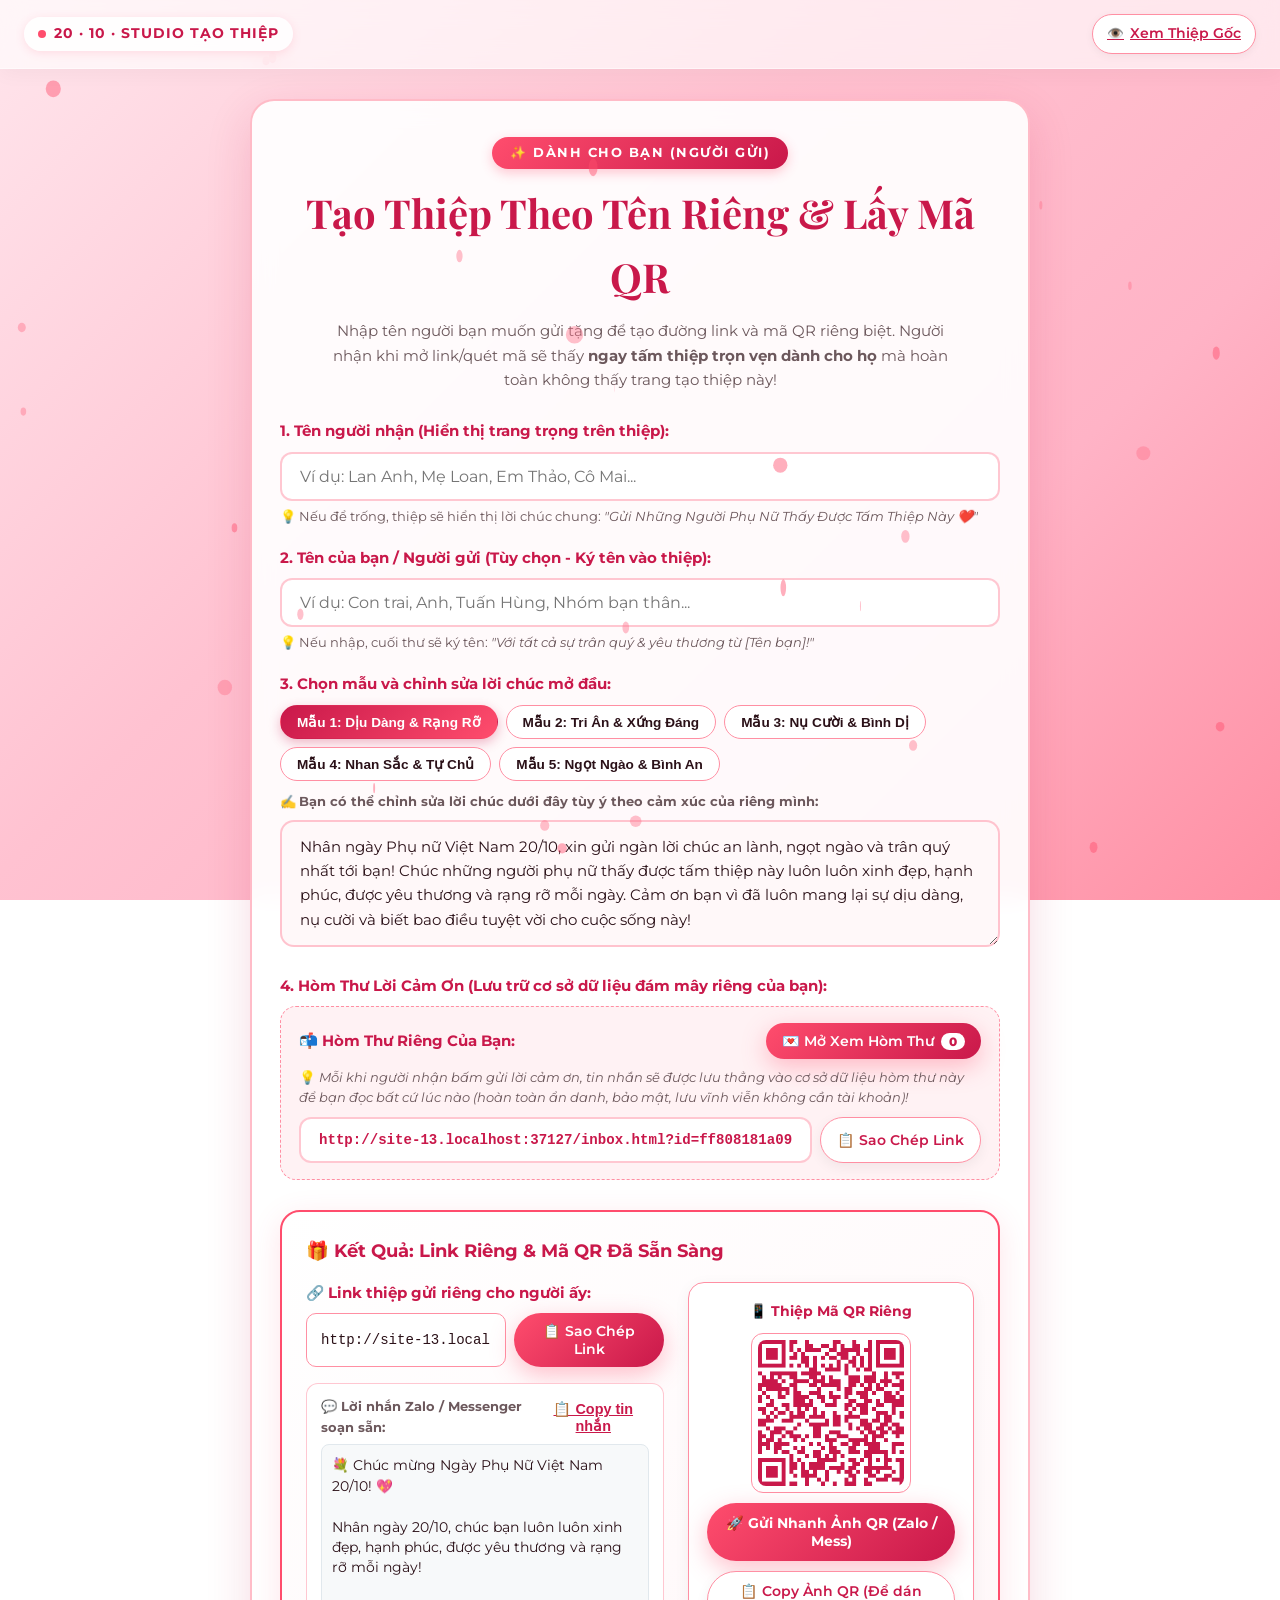
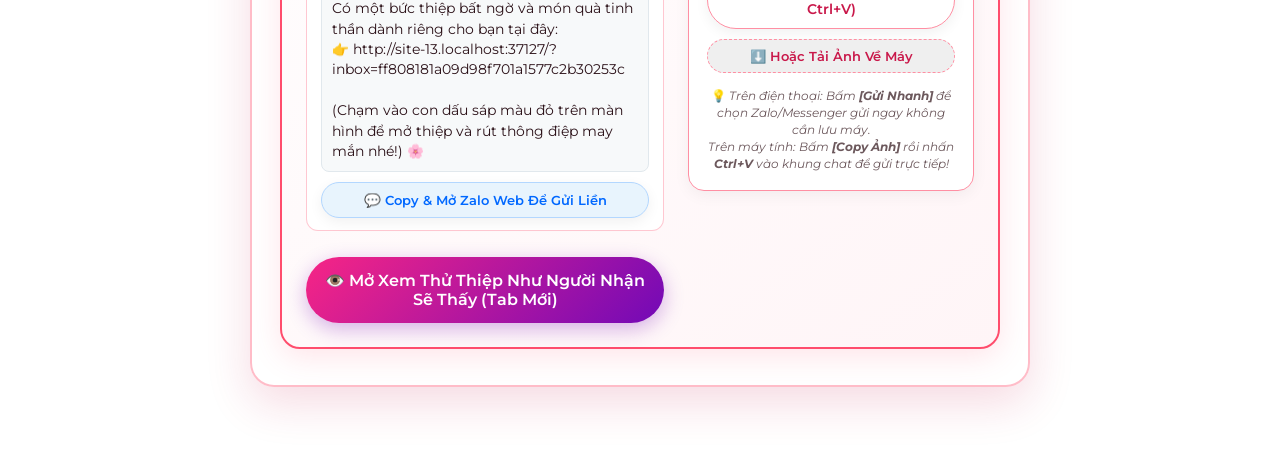
==== commit 27a4eed6: "feat: replace ntfy with robust cloud database inbox API, viewer modal, and inbox.html" ====
--- a/create.html
+++ b/create.html
@@ -331,16 +331,19 @@
           <textarea id="customWishText" class="form-textarea" rows="4" placeholder="Nhập hoặc chỉnh sửa lời chúc..."></textarea>
         </div>
 
-        <!-- 4. Hộp Thư Bí Mật (Kho lưu trữ nhận lời cảm ơn riêng của bạn) -->
+        <!-- 4. Hòm Thư Lời Cảm Ơn (Lưu trữ cơ sở dữ liệu đám mây) -->
         <div class="form-group">
-          <label class="form-label">4. Hộp Thư Bí Mật (Kho lưu trữ nhận lời cảm ơn riêng của bạn):</label>
+          <label class="form-label">4. Hòm Thư Lời Cảm Ơn (Lưu trữ cơ sở dữ liệu đám mây riêng của bạn):</label>
           <div style="background: rgba(255, 240, 243, 0.85); padding: 16px 18px; border-radius: 16px; border: 1.5px dashed var(--soft-rose);">
             <div style="display: flex; justify-content: space-between; align-items: center; margin-bottom: 8px; flex-wrap: wrap; gap: 8px;">
-              <span style="font-weight: 700; font-size: 0.95rem; color: var(--deep-rose);">📬 Hộp Thư Riêng Của Bạn:</span>
-              <a href="#" target="_blank" id="openInboxLinkBtn" class="btn btn-primary btn-sm" style="text-decoration: none;">👁️ Mở Hộp Thư Xem Lời Cảm Ơn</a>
+              <span style="font-weight: 700; font-size: 0.95rem; color: var(--deep-rose);">📬 Hòm Thư Riêng Của Bạn:</span>
+              <button type="button" id="openInboxModalBtn" class="btn btn-primary btn-sm" style="display: flex; align-items: center; gap: 6px;">
+                <span>💌 Mở Xem Hòm Thư</span>
+                <span id="inboxBadgeCount" style="background: white; color: var(--deep-rose); border-radius: 999px; padding: 1px 8px; font-size: 0.75rem; font-weight: 800;">0</span>
+              </button>
             </div>
             <p style="font-size: 0.84rem; color: var(--muted-text); margin: 0 0 10px; line-height: 1.5;">
-              💡 <em>Mỗi khi người nhận bấm gửi lời cảm ơn, tin nhắn sẽ được gửi thẳng vào hộp thư bí mật này để bạn đọc bất cứ lúc nào (hoàn toàn ẩn danh, bảo mật, không cần tài khoản hay để lộ SĐT/Facebook)!</em>
+              💡 <em>Mỗi khi người nhận bấm gửi lời cảm ơn, tin nhắn sẽ được lưu thẳng vào cơ sở dữ liệu hòm thư này để bạn đọc bất cứ lúc nào (hoàn toàn ẩn danh, bảo mật, lưu vĩnh viễn không cần tài khoản)!</em>
             </p>
             <div style="display: flex; gap: 8px;">
               <input type="text" id="inboxCodeInput" class="form-input" readonly style="background: white; font-size: 0.88rem; font-family: monospace; color: var(--deep-rose); font-weight: 600;">
@@ -416,6 +419,33 @@
     </div>
   </main>
 
+  <!-- Modal Xem Hòm Thư Lời Cảm Ơn Trên Create Page -->
+  <div id="inboxViewerModal" class="welcome-photo-modal hidden" role="dialog" aria-modal="true" aria-labelledby="inboxModalTitle">
+    <div class="welcome-photo-backdrop" id="inboxModalBackdrop"></div>
+    <div class="welcome-photo-card glass-panel" style="max-width: 580px; max-height: 85vh; display: flex; flex-direction: column;">
+      <button id="closeInboxModalBtn" class="modal-close-btn" aria-label="Đóng">&times;</button>
+      <div class="welcome-badge">📬 HÒM THƯ LỜI CẢM ƠN 20/10 📬</div>
+      <h3 class="welcome-title" id="inboxModalTitle">Lời Cảm Ơn Dành Cho Bạn</h3>
+      <p class="welcome-subtitle" id="inboxModalSubtitle" style="margin-bottom: 14px;">
+        Đang kết nối cơ sở dữ liệu để tải các lời cảm ơn...
+      </p>
+
+      <div style="display: flex; justify-content: space-between; align-items: center; margin-bottom: 12px; gap: 8px; flex-wrap: wrap;">
+        <button id="refreshInboxModalBtn" class="btn btn-primary btn-sm">
+          <span>🔄 Làm Mới</span>
+        </button>
+        <a href="inbox.html" target="_blank" id="openInboxStandaloneLink" class="btn btn-secondary btn-sm" style="text-decoration: none;">
+          <span>↗️ Mở Trang Riêng</span>
+        </a>
+      </div>
+
+      <!-- Khung cuộn danh sách tin nhắn -->
+      <div id="inboxModalFeed" style="flex: 1; overflow-y: auto; display: flex; flex-direction: column; gap: 12px; padding-right: 4px; max-height: 400px; min-height: 160px;">
+        <!-- Tin nhắn sẽ hiển thị tại đây -->
+      </div>
+    </div>
+  </div>
+
   <!-- Toast Notification -->
   <div id="toast" class="toast" role="alert" aria-live="polite">
     <span class="toast-icon" id="toastIcon">🎉</span>
@@ -423,7 +453,7 @@
   </div>
 
   <script src="qrcode.min.js"></script>
-  <script src="create.js?v=3.8"></script>
+  <script src="create.js?v=4.0"></script>
 </body>
 </html>
 
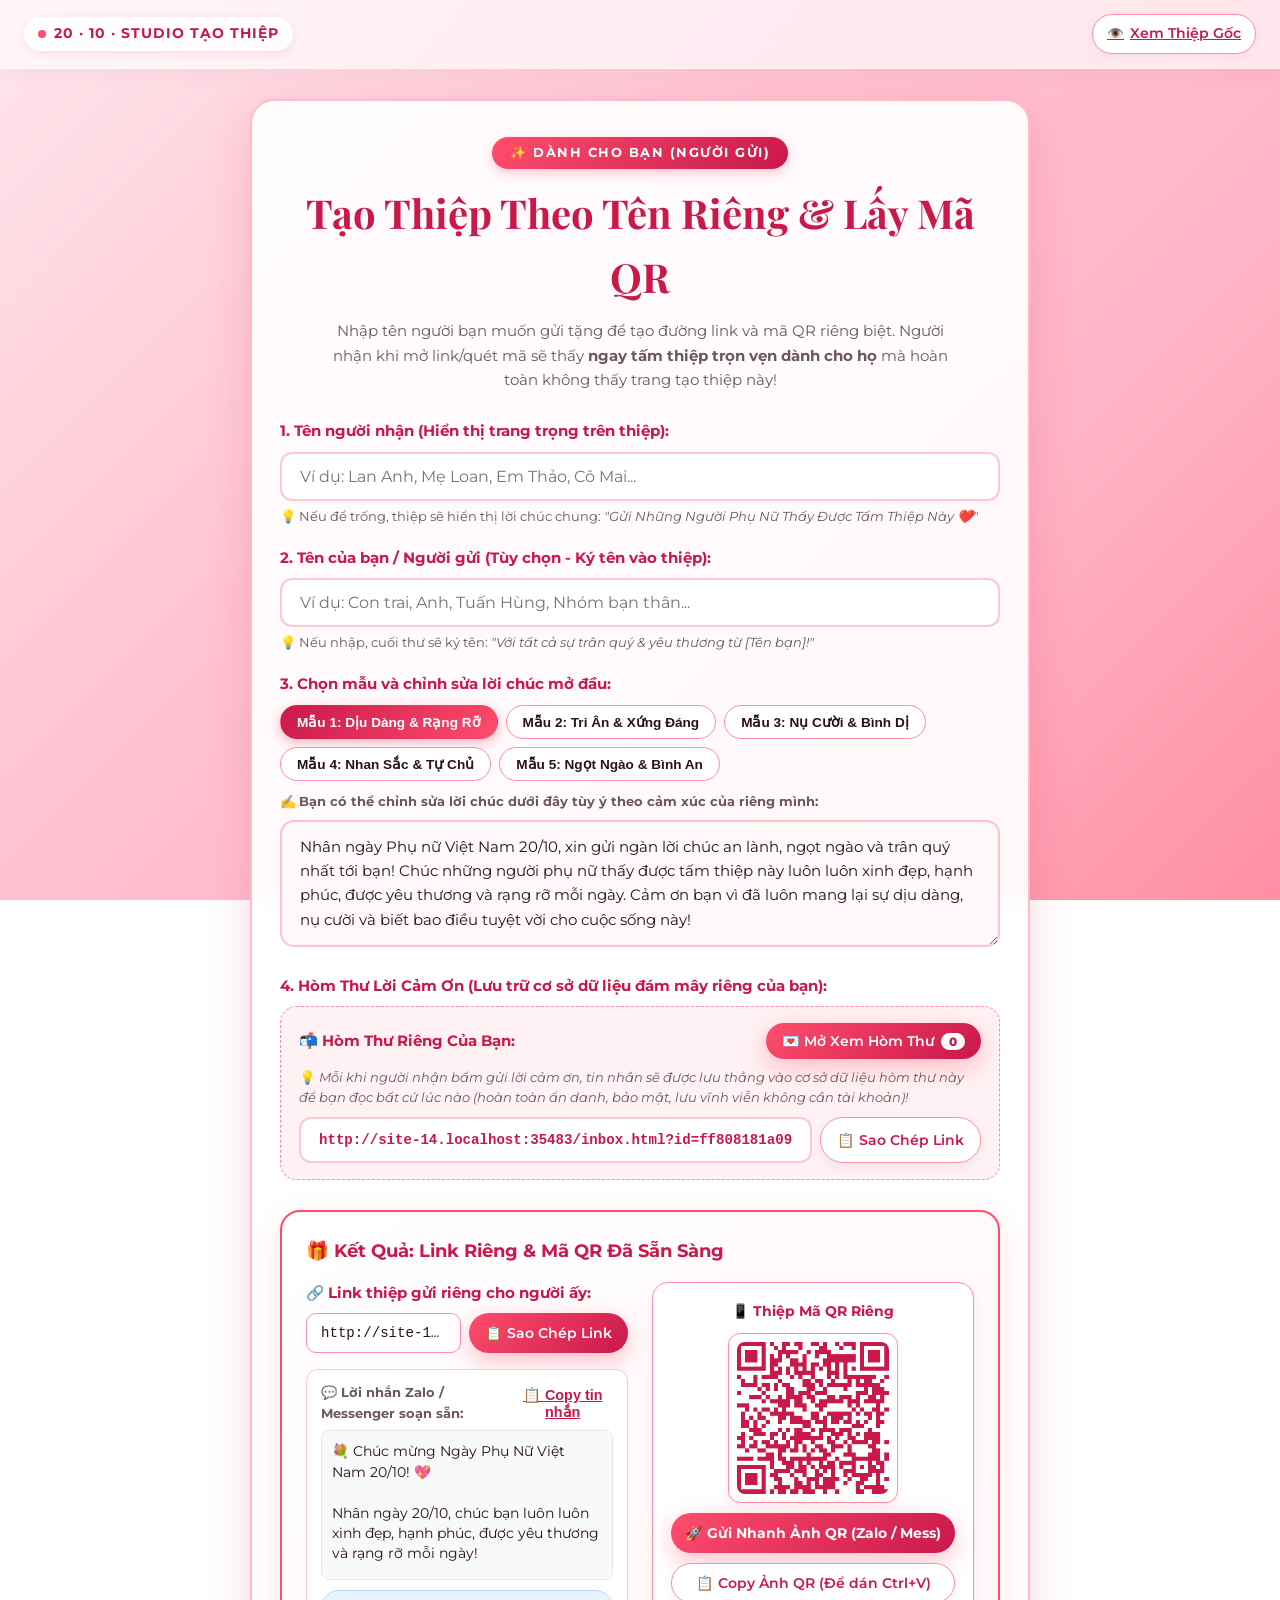
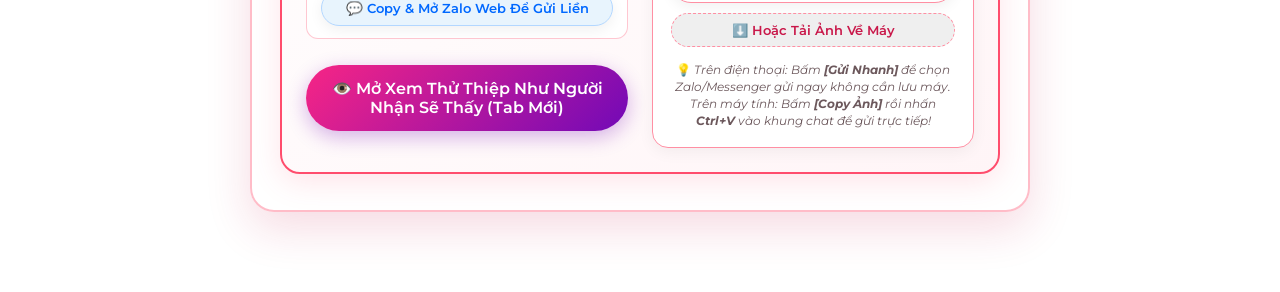
==== commit 7ae248af: "fix: shorten card URL via cloud storage and balance 50/50 link-qr grid layout" ====
--- a/create.html
+++ b/create.html
@@ -170,18 +170,21 @@
       gap: 8px;
     }
     .result-grid {
-      display: flex;
+      display: grid;
+      grid-template-columns: 1fr 1fr;
       gap: 24px;
-      align-items: flex-start;
+      align-items: start;
     }
     .result-details {
-      flex: 1.3;
+      min-width: 0;
+      width: 100%;
       display: flex;
       flex-direction: column;
       gap: 16px;
     }
     .result-qr-pane {
-      flex: 0.9;
+      min-width: 0;
+      width: 100%;
       background: white;
       border: 1.5px solid var(--soft-rose);
       border-radius: 16px;
@@ -192,18 +195,20 @@
       align-items: center;
       gap: 10px;
       box-shadow: 0 4px 16px rgba(0, 0, 0, 0.05);
+      box-sizing: border-box;
     }
     .studio-qr-box {
-      width: 160px;
-      height: 160px;
+      width: 170px;
+      height: 170px;
       display: flex;
       align-items: center;
       justify-content: center;
       background: white;
       border-radius: 12px;
-      padding: 6px;
+      padding: 8px;
       border: 1.5px solid var(--soft-rose);
       cursor: pointer;
+      box-shadow: 0 4px 12px rgba(201, 24, 74, 0.08);
       transition: transform 0.2s ease, box-shadow 0.2s ease;
     }
     .studio-qr-box:hover {
@@ -218,9 +223,12 @@
     .url-copy-row {
       display: flex;
       gap: 8px;
+      width: 100%;
+      min-width: 0;
     }
     .url-input {
       flex: 1;
+      min-width: 0;
       padding: 11px 14px;
       border-radius: 10px;
       border: 1.5px solid var(--soft-rose);
@@ -228,12 +236,16 @@
       font-size: 0.88rem;
       font-family: monospace;
       color: var(--dark-text);
+      text-overflow: ellipsis;
+      white-space: nowrap;
+      overflow: hidden;
     }
     .zalo-msg-box {
       background: white;
       border: 1px solid rgba(255, 143, 163, 0.5);
       border-radius: 12px;
       padding: 12px 14px;
+      min-width: 0;
     }
     .zalo-msg-header {
       display: flex;
@@ -253,6 +265,9 @@
       padding: 10px;
       border-radius: 8px;
       border: 1px solid #e1e8ed;
+      word-break: break-word;
+      max-height: 150px;
+      overflow-y: auto;
     }
     .open-preview-btn {
       width: 100%;
@@ -260,9 +275,9 @@
       padding: 14px;
       font-size: 1rem;
     }
-    @media (max-width: 680px) {
+    @media (max-width: 768px) {
       .result-grid {
-        flex-direction: column;
+        grid-template-columns: 1fr;
       }
       .url-copy-row {
         flex-direction: column;
@@ -453,7 +468,7 @@
   </div>
 
   <script src="qrcode.min.js"></script>
-  <script src="create.js?v=4.0"></script>
+  <script src="create.js?v=4.2"></script>
 </body>
 </html>
 
